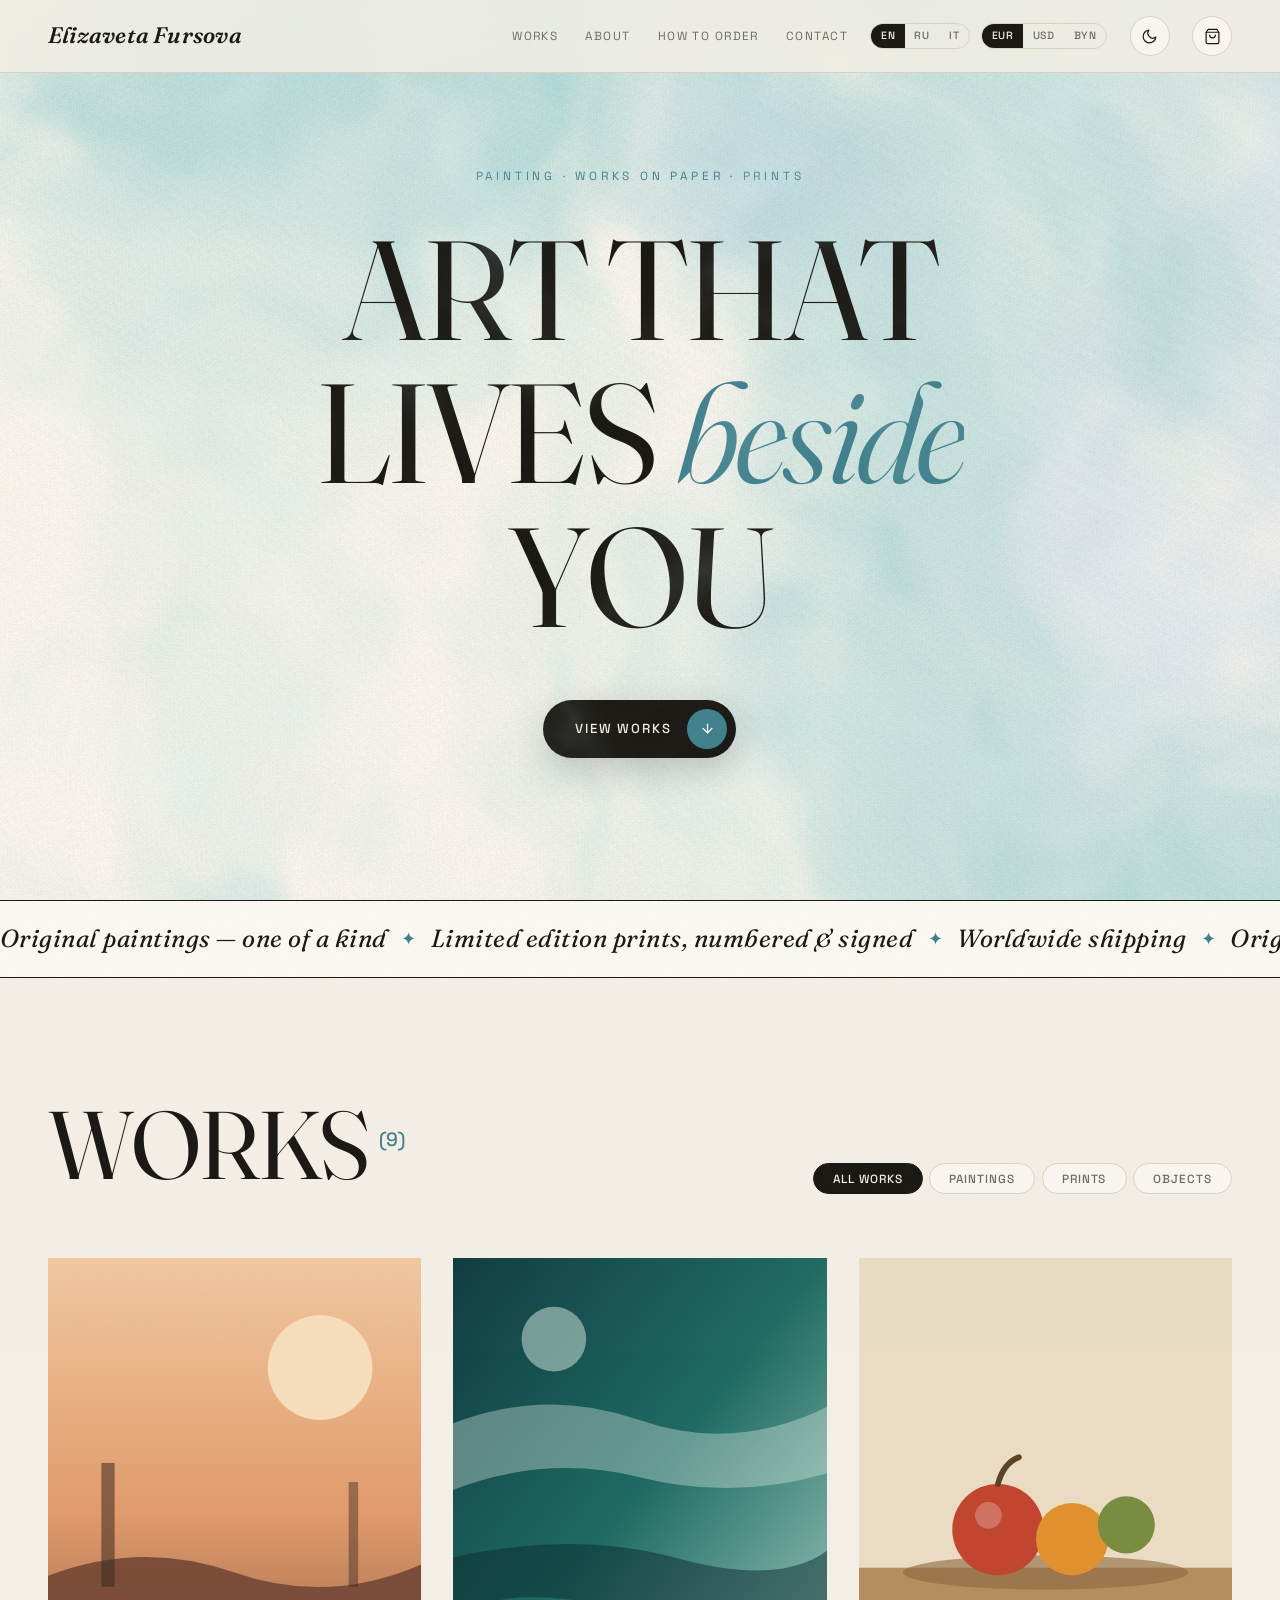
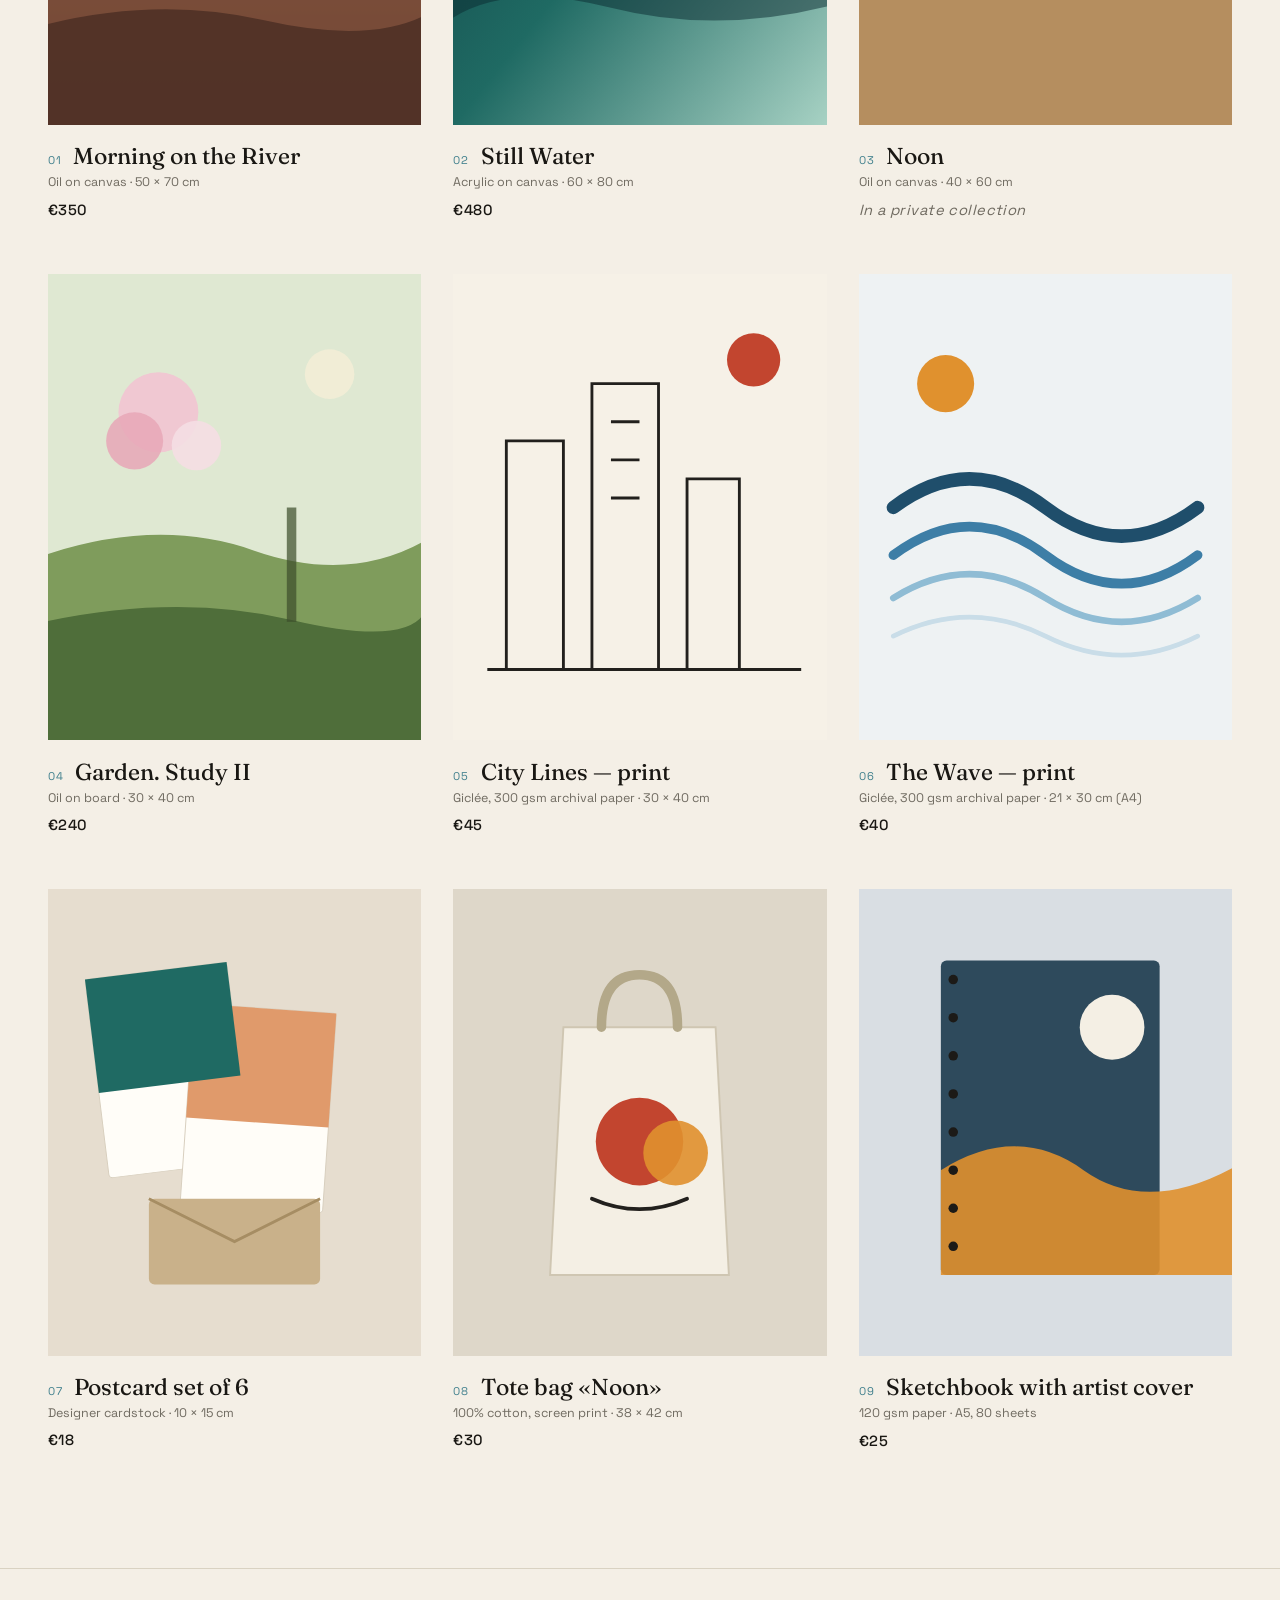
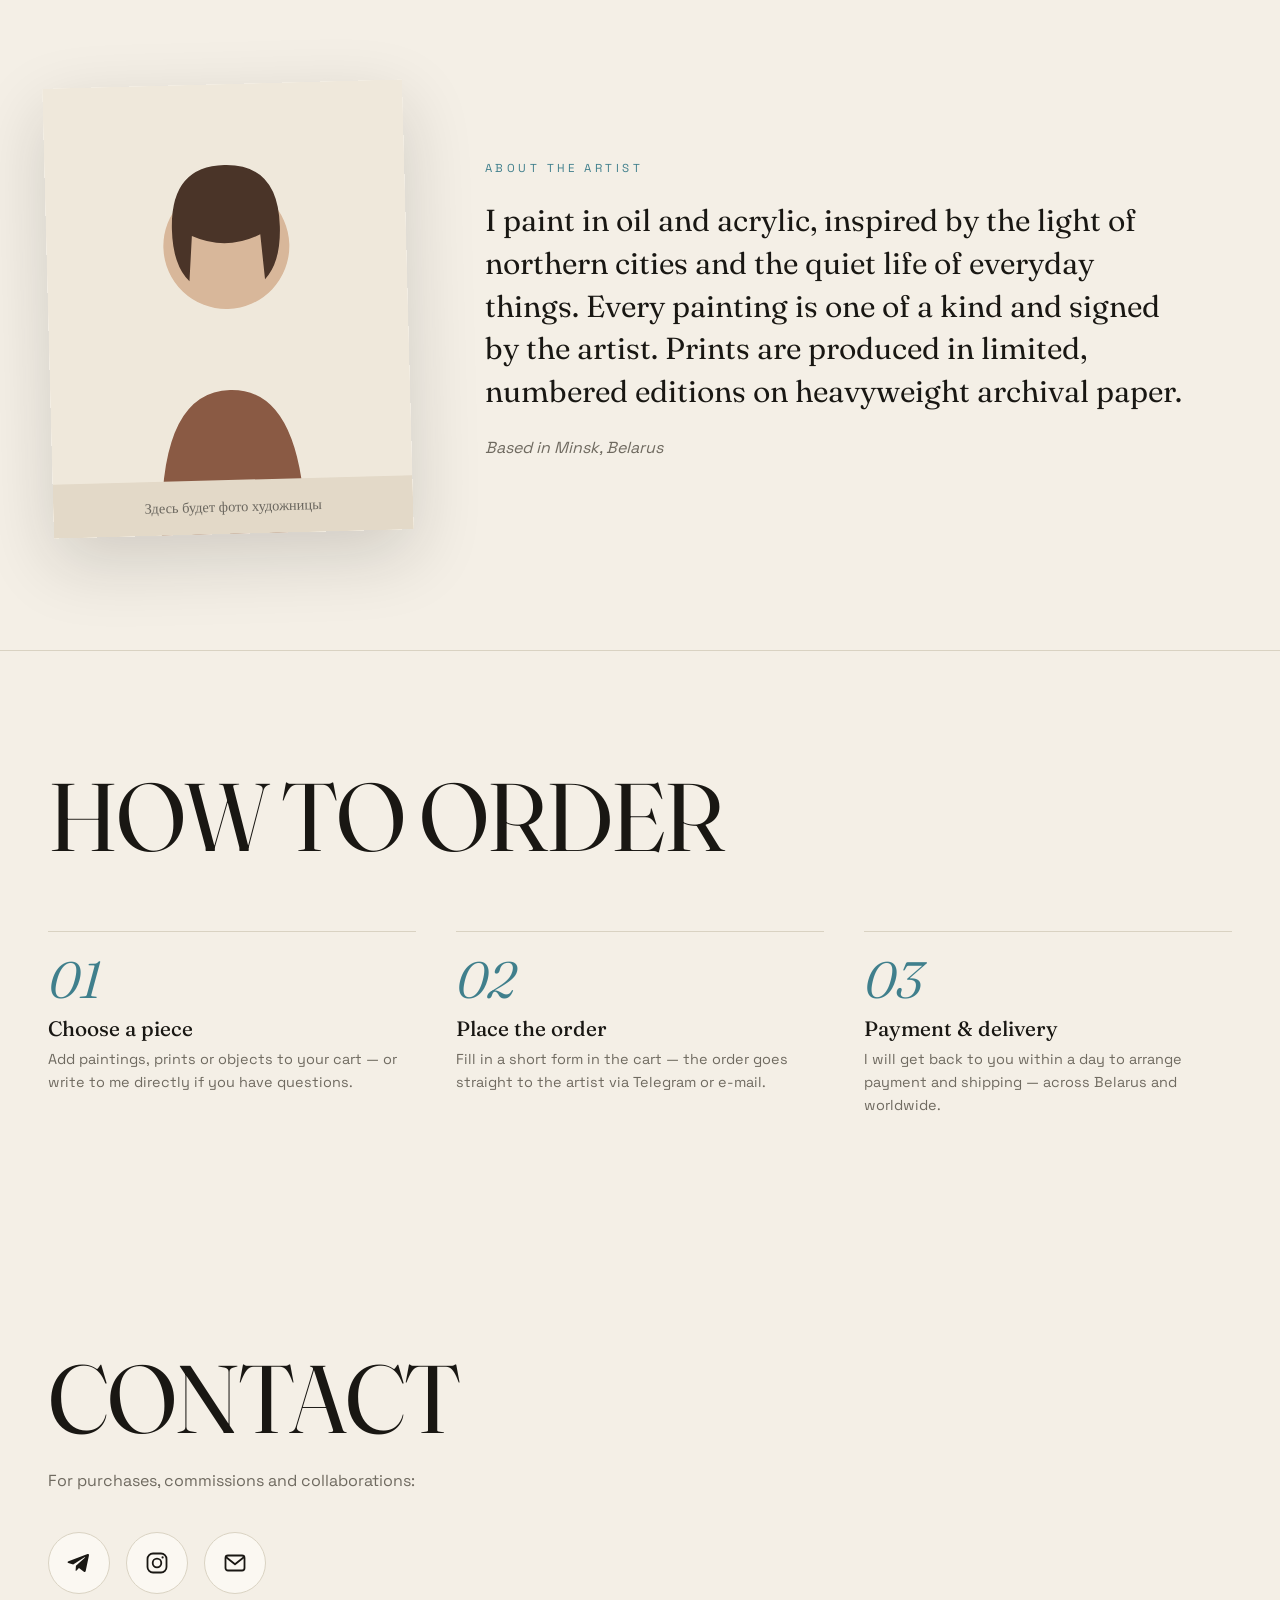
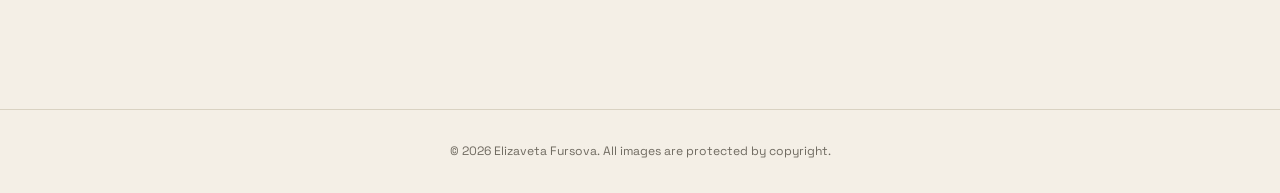
==== index.html @ 45fcebf1 "Artist shop site: Elizaveta Fursova (gradient background variant) Co-Authored-By: Claude Fable 5 <no" ====
<!DOCTYPE html>
<html lang="en">
<head>
  <meta charset="UTF-8">
  <meta name="viewport" content="width=device-width, initial-scale=1.0">
  <title>Elizaveta Fursova — paintings, prints & objects</title>
  <meta name="description" content="Elizaveta Fursova — original paintings, limited edition prints and artist-made objects. Worldwide shipping.">
  <meta name="theme-color" content="#f4efe6">
  <meta property="og:type" content="website">
  <meta property="og:title" content="Elizaveta Fursova — paintings, prints & objects">
  <meta property="og:description" content="Original paintings, limited edition prints and artist-made objects. Worldwide shipping.">
  <link rel="preconnect" href="https://fonts.googleapis.com">
  <link rel="preconnect" href="https://fonts.gstatic.com" crossorigin>
  <link href="https://fonts.googleapis.com/css2?family=Fraunces:ital,opsz,wght@0,9..144,300..700;1,9..144,300..700&family=Space+Grotesk:wght@400;500;600&display=swap" rel="stylesheet">
  <link rel="stylesheet" href="css/style.css">
  <link rel="icon" href="data:image/svg+xml,<svg xmlns=%22http://www.w3.org/2000/svg%22 viewBox=%220 0 100 100%22><text y=%22.9em%22 font-size=%2290%22>🖼</text></svg>">
</head>
<body>

  <!-- Живой neuro-noise фон всего сайта + зерно бумаги -->
  <canvas id="bgShader" aria-hidden="true"></canvas>
  <div class="grain" aria-hidden="true"></div>

  <!-- ШАПКА -->
  <header class="header" id="top">
    <a class="logo" href="#top" data-artist-name>Elizaveta Fursova</a>
    <nav class="nav" id="nav">
      <a href="#works" data-i18n="nav.works">Works</a>
      <a href="#about" data-i18n="nav.about">About</a>
      <a href="#how" data-i18n="nav.how">How to order</a>
      <a href="#contacts" data-i18n="nav.contacts">Contact</a>
      <div class="switchers switchers-mobile"></div>
    </nav>
    <div class="switchers switchers-desktop"></div>
    <button class="icon-btn" id="themeBtn" aria-label="Toggle theme">
      <svg class="icon-moon" width="17" height="17" viewBox="0 0 24 24" fill="none" stroke="currentColor" stroke-width="1.7" stroke-linecap="round" stroke-linejoin="round"><path d="M21 12.8A9 9 0 1 1 11.2 3a7 7 0 0 0 9.8 9.8Z"/></svg>
      <svg class="icon-sun" width="17" height="17" viewBox="0 0 24 24" fill="none" stroke="currentColor" stroke-width="1.7" stroke-linecap="round" stroke-linejoin="round"><circle cx="12" cy="12" r="4"/><path d="M12 2v2M12 20v2M4.9 4.9l1.4 1.4M17.7 17.7l1.4 1.4M2 12h2M20 12h2M4.9 19.1l1.4-1.4M17.7 6.3l1.4-1.4"/></svg>
    </button>
    <button class="icon-btn" id="cartBtn" aria-label="Cart">
      <svg width="17" height="17" viewBox="0 0 24 24" fill="none" stroke="currentColor" stroke-width="1.7" stroke-linecap="round" stroke-linejoin="round"><path d="M6 2 3 6v14a2 2 0 0 0 2 2h14a2 2 0 0 0 2-2V6l-3-4Z"/><path d="M3 6h18"/><path d="M16 10a4 4 0 0 1-8 0"/></svg>
      <span class="cart-count" id="cartCount" hidden>0</span>
    </button>
    <button class="burger" id="burger" aria-label="Menu">
      <span></span><span></span><span></span>
    </button>
  </header>

  <!-- ГЕРОЙ -->
  <section class="hero">
    <div class="hero-inner">
      <p class="hero-eyebrow" data-tagline>Painting · Works on paper · Prints</p>
      <h1 class="hero-title">
        <span class="line"><span class="line-in" data-i18n-html="hero.l1">Art that</span></span>
        <span class="line"><span class="line-in" data-i18n-html="hero.l2">lives <em>beside</em></span></span>
        <span class="line"><span class="line-in" data-i18n-html="hero.l3">you</span></span>
      </h1>
      <a class="hero-cta" href="#works"><span data-i18n="hero.cta">View works</span>
        <span class="cta-ic"><svg width="15" height="15" viewBox="0 0 24 24" fill="none" stroke="currentColor" stroke-width="2" stroke-linecap="round"><path d="M12 5v14M5 12l7 7 7-7"/></svg></span>
      </a>
    </div>
    <!-- водяные блики поверх текста -->
    <canvas id="waterFx" aria-hidden="true"></canvas>
    <div class="hero-scroll" aria-hidden="true"><i></i></div>
  </section>

  <!-- БЕГУЩАЯ СТРОКА -->
  <div class="marquee" aria-hidden="true">
    <div class="marquee-track" id="marqueeTrack"></div>
  </div>

  <!-- ГАЛЕРЕЯ / МАГАЗИН -->
  <section class="section" id="works">
    <div class="works-head reveal">
      <h2 class="giant"><span data-i18n="works.title">Works</span><sup id="worksCount"></sup></h2>
      <div class="filters" id="filters"></div>
    </div>
    <div class="grid" id="grid"></div>
  </section>

  <!-- О ХУДОЖНИЦЕ -->
  <section class="section section-about" id="about">
    <div class="about-inner">
      <div class="about-portrait reveal">
        <img src="images/portrait.svg" alt="Portrait of the artist" loading="lazy">
      </div>
      <div class="about-text reveal">
        <p class="about-kicker" data-i18n="about.title">About the artist</p>
        <p class="about-lead" data-about></p>
        <p class="about-city"><span data-i18n="about.based">Based in</span> <span data-city></span></p>
      </div>
    </div>
  </section>

  <!-- КАК ЗАКАЗАТЬ -->
  <section class="section" id="how">
    <h2 class="giant reveal" data-i18n="how.title">How to order</h2>
    <ol class="steps" id="stepsList"></ol>
  </section>

  <!-- КОНТАКТЫ -->
  <section class="section section-contacts" id="contacts">
    <h2 class="giant reveal" data-i18n="contacts.title">Contact</h2>
    <p class="contacts-lead reveal" data-i18n="contacts.lead">For purchases, commissions and collaborations:</p>
    <div class="contact-links reveal" id="contactLinks"></div>
  </section>

  <footer class="footer">
    <p>© <span id="year"></span> <span data-artist-name>Elizaveta Fursova</span>. <span data-i18n="footer">All images are protected by copyright.</span></p>
  </footer>

  <!-- МОДАЛЬНОЕ ОКНО ТОВАРА -->
  <div class="modal-overlay" id="productModal" hidden>
    <div class="modal" role="dialog" aria-modal="true">
      <button class="modal-close" data-close aria-label="Close">×</button>
      <div class="modal-img"><img id="mImg" src="" alt=""></div>
      <div class="modal-info">
        <p class="modal-cat" id="mCat"></p>
        <h3 id="mTitle"></h3>
        <p class="modal-meta" id="mMeta"></p>
        <p class="modal-unique" id="mUnique" hidden></p>
        <p class="modal-desc" id="mDesc"></p>
        <div class="modal-buy">
          <span class="modal-price" id="mPrice"></span>
          <button class="btn btn-primary" id="mAdd">Add to cart</button>
        </div>
      </div>
    </div>
  </div>

  <!-- КОРЗИНА -->
  <div class="drawer-overlay" id="cartDrawer" hidden>
    <aside class="drawer" role="dialog" aria-modal="true" aria-label="Cart">
      <div class="drawer-head">
        <h3 data-i18n="cart.title">Cart</h3>
        <button class="modal-close" data-close-cart aria-label="Close">×</button>
      </div>
      <div class="drawer-items" id="cartItems"></div>
      <div class="drawer-empty" id="cartEmpty" data-i18n="cart.empty">Your cart is empty</div>

      <form class="drawer-form" id="orderForm" hidden>
        <div class="drawer-total"><span data-i18n="cart.total">Total:</span> <strong id="cartTotal"></strong></div>
        <input type="text" id="fName" data-i18n-ph="cart.name" placeholder="Your name" required>
        <input type="text" id="fContact" data-i18n-ph="cart.contact" placeholder="Telegram, phone or e-mail" required>
        <textarea id="fComment" data-i18n-ph="cart.comment" placeholder="Order notes (optional)" rows="2"></textarea>
        <button type="submit" class="btn btn-primary btn-wide" data-i18n="cart.sendTg">Send order via Telegram</button>
        <button type="button" class="btn btn-ghost btn-wide" id="sendMail" data-i18n="cart.sendMail">Send by e-mail</button>
        <p class="drawer-hint" data-i18n="cart.hint">The button copies your order text and opens the chat.</p>
      </form>
    </aside>
  </div>

  <div class="toast" id="toast" hidden></div>

  <script src="js/products.js"></script>
  <script src="js/app.js"></script>
  <script src="js/shader.js"></script>
  <script src="js/water.js"></script>
</body>
</html>
---- css/style.css ----
/* ============================================================
   ТЕМЫ: светлая (по умолчанию) и тёмная [data-theme="dark"]
   ============================================================ */
:root {
  --bg: #f4efe6;
  --bg-soft: #eae4d7;
  --surface: #fbf8f2;
  --ink: #191713;
  --ink-soft: #6f6a60;
  --line: #d9d2c2;
  --accent: #3f7f8c;
  --accent-soft: #67a5b0;
  --shadow: 0 24px 70px rgba(25, 23, 19, .16);
  --grain-o: .06;
  --serif: "Fraunces", Georgia, serif;
  --sans: "Space Grotesk", -apple-system, "Segoe UI", sans-serif;
  --ease: cubic-bezier(.22, .8, .28, 1);
}

[data-theme="dark"] {
  --bg: #121110;
  --bg-soft: #1b1917;
  --surface: #1d1b18;
  --ink: #ece6da;
  --ink-soft: #97917f;
  --line: #2d2a25;
  --accent: #85c0cb;
  --accent-soft: #a6d6df;
  --shadow: 0 24px 70px rgba(0, 0, 0, .5);
  --grain-o: .09;
}

* { margin: 0; padding: 0; box-sizing: border-box; }

html { scroll-behavior: smooth; }

body {
  font-family: var(--sans);
  font-size: 16px;
  line-height: 1.6;
  color: var(--ink);
  background: var(--bg);
  -webkit-font-smoothing: antialiased;
  overflow-x: hidden;
  transition: background .5s ease, color .5s ease;
}

::selection { background: var(--accent); color: var(--bg); }

/* аккуратный фокус для клавиатуры, без рамок при кликах мышью */
:focus { outline: none; }
:focus-visible { outline: 2px solid var(--accent); outline-offset: 3px; border-radius: 4px; }

a, button { -webkit-tap-highlight-color: transparent; }

img { display: block; max-width: 100%; }

h1, h2, h3 { font-family: var(--serif); font-weight: 420; line-height: 1.05; }

a { color: inherit; }

/* Зерно бумаги */
.grain {
  position: fixed;
  inset: -50%;
  width: 200%;
  height: 200%;
  z-index: 999;
  pointer-events: none;
  opacity: var(--grain-o);
  background-image: url("data:image/svg+xml,%3Csvg xmlns='http://www.w3.org/2000/svg' width='140' height='140'%3E%3Cfilter id='n'%3E%3CfeTurbulence type='fractalNoise' baseFrequency='.9' numOctaves='2'/%3E%3C/filter%3E%3Crect width='140' height='140' filter='url(%23n)' opacity='.6'/%3E%3C/svg%3E");
  animation: grain 8s steps(10) infinite;
}
@keyframes grain {
  0%, 100% { transform: translate(0, 0); }
  20% { transform: translate(-3%, 2%); }
  40% { transform: translate(2%, -3%); }
  60% { transform: translate(-2%, -2%); }
  80% { transform: translate(3%, 3%); }
}

/* ============================================================
   ПОЯВЛЕНИЕ ПРИ СКРОЛЛЕ (только когда работает JS —
   без JS весь контент виден сразу)
   ============================================================ */
.js .reveal {
  opacity: 0;
  transform: translateY(38px);
  transition: opacity 1s var(--ease), transform 1s var(--ease);
  transition-delay: var(--d, 0s);
}
.js .reveal.in { opacity: 1; transform: none; }

.js .line-in {
  display: inline-block;
  transform: translateY(115%);
  animation: rise 1s var(--ease) forwards;
}
.line:nth-child(2) .line-in { animation-delay: .1s; }
.line:nth-child(3) .line-in { animation-delay: .2s; }
@keyframes rise { to { transform: none; } }

@media (prefers-reduced-motion: reduce) {
  .js .reveal, .js .line-in { opacity: 1; transform: none; animation: none; transition: none; }
  .marquee-track, .grain { animation: none !important; }
}

/* ============================================================
   КНОПКИ
   ============================================================ */
.btn {
  position: relative;
  display: inline-block;
  padding: .95rem 2.1rem;
  border: 1px solid transparent;
  border-radius: 3rem;
  font: 500 .8rem/1 var(--sans);
  letter-spacing: .12em;
  text-transform: uppercase;
  text-decoration: none;
  cursor: pointer;
  overflow: hidden;
  z-index: 1;
  transition: color .35s var(--ease), border-color .35s var(--ease);
}
.btn::after {
  content: "";
  position: absolute;
  inset: 0;
  background: var(--accent);
  transform: translateY(101%);
  transition: transform .4s var(--ease);
  z-index: -1;
}
.btn:hover::after { transform: translateY(0); }
.btn-primary { background: var(--ink); color: var(--bg); }
.btn-primary:hover { color: #fff; }
.btn-ghost { background: transparent; color: var(--ink); border-color: var(--line); }
.btn-ghost:hover { color: #fff; border-color: var(--accent); }
.btn-wide { width: 100%; text-align: center; }

/* ============================================================
   ШАПКА
   ============================================================ */
.header {
  position: fixed;
  top: 0; left: 0; right: 0;
  z-index: 50;
  display: flex;
  align-items: center;
  gap: 1.4rem;
  padding: 1rem clamp(1.2rem, 4vw, 3rem);
  background: var(--bg);
  background: color-mix(in srgb, var(--bg) 82%, transparent);
  backdrop-filter: blur(14px);
  border-bottom: 1px solid var(--line);
  transition: transform .45s var(--ease), background .5s ease;
}
.header.hidden { transform: translateY(-100%); }

.logo {
  font-family: var(--serif);
  font-size: 1.4rem;
  font-weight: 560;
  font-style: italic;
  letter-spacing: .01em;
  text-decoration: none;
  margin-right: auto;
  white-space: nowrap;
}

.nav { display: flex; gap: 1.7rem; }
.nav a {
  position: relative;
  font-size: .74rem;
  letter-spacing: .12em;
  text-transform: uppercase;
  text-decoration: none;
  color: var(--ink-soft);
  transition: color .25s;
}
.nav a::after {
  content: "";
  position: absolute;
  left: 0; right: 100%;
  bottom: -5px;
  height: 1px;
  background: var(--accent);
  transition: right .35s var(--ease);
}
.nav a:hover { color: var(--ink); }
.nav a:hover::after { right: 0; }

/* Переключатели языка и валюты */
.switchers { display: flex; align-items: center; gap: .7rem; }
.switch-group {
  display: flex;
  border: 1px solid var(--line);
  border-radius: 2rem;
  overflow: hidden;
}
.switch {
  padding: .4rem .6rem;
  border: none;
  background: transparent;
  font: 500 .66rem/1 var(--sans);
  letter-spacing: .06em;
  color: var(--ink-soft);
  cursor: pointer;
  transition: all .25s;
}
.switch:hover { color: var(--ink); }
.switch.active { background: var(--ink); color: var(--bg); }
.switchers-mobile { display: none; }

.icon-btn {
  position: relative;
  display: grid;
  place-items: center;
  width: 40px;
  height: 40px;
  border: 1px solid var(--line);
  border-radius: 50%;
  background: var(--surface);
  background: color-mix(in srgb, var(--surface) 82%, transparent);
  backdrop-filter: blur(8px);
  color: var(--ink);
  cursor: pointer;
  transition: border-color .25s, transform .25s var(--ease);
  flex-shrink: 0;
}
.icon-btn:hover { border-color: var(--accent); transform: scale(1.07); }

/* иконки темы: в светлой показываем луну, в тёмной — солнце */
.icon-sun { display: none; }
[data-theme="dark"] .icon-sun { display: block; }
[data-theme="dark"] .icon-moon { display: none; }

.cart-count {
  position: absolute;
  top: -4px;
  right: -4px;
  min-width: 18px;
  height: 18px;
  padding: 0 4px;
  border-radius: 9px;
  background: var(--accent);
  color: #fff;
  font-size: .66rem;
  font-weight: 600;
  line-height: 18px;
  text-align: center;
}

.burger { display: none; }

/* ============================================================
   ГЕРОЙ — живой шейдер-фон, чистая центрированная типографика
   ============================================================ */
.hero {
  position: relative;
  min-height: 100vh;
  min-height: 100svh;
  display: flex;
  flex-direction: column;
  align-items: center;
  justify-content: center;
  padding: 6.5rem clamp(1.2rem, 4vw, 3rem) 5rem;
  overflow: hidden;
}

/* фон-шейдер на весь сайт, под контентом */
#bgShader {
  position: fixed;
  inset: 0;
  width: 100%;
  height: 100%;
  z-index: -1;
  display: block;
}

.hero-inner {
  position: relative;
  z-index: 1;
  text-align: center;
}

/* водяные блики поверх текста хиро */
#waterFx {
  position: absolute;
  inset: 0;
  width: 100%;
  height: 100%;
  z-index: 2;
  pointer-events: none;
}

.hero-eyebrow {
  font-size: .74rem;
  letter-spacing: .32em;
  text-transform: uppercase;
  color: var(--accent);
  margin-bottom: 2.2rem;
}

.hero-title {
  font-size: clamp(3rem, 11vw, 9.5rem);
  font-weight: 380;
  letter-spacing: -.025em;
  line-height: .98;
  text-transform: uppercase;
  margin-bottom: 3rem;
}
.hero-title .line { display: block; overflow: hidden; padding-bottom: .04em; }
.line-in { display: inline-block; }
.hero-title em {
  font-style: italic;
  font-weight: 340;
  text-transform: lowercase;
  color: var(--accent);
}

.hero-cta {
  display: inline-flex;
  align-items: center;
  gap: 1rem;
  font: 500 .82rem/1 var(--sans);
  letter-spacing: .14em;
  text-transform: uppercase;
  text-decoration: none;
  padding: .55rem .55rem .55rem 2rem;
  border-radius: 3rem;
  background: var(--ink);
  color: var(--bg);
  box-shadow: 0 12px 36px rgba(25, 40, 44, .22);
  transition: background .35s var(--ease), box-shadow .35s var(--ease);
  will-change: transform; /* transform двигает магнитный JS */
}
.hero-cta .cta-ic {
  display: grid;
  place-items: center;
  width: 40px;
  height: 40px;
  border-radius: 50%;
  background: var(--accent);
  color: #fff;
  transition: transform .35s var(--ease), background .35s var(--ease);
}
.hero-cta:hover {
  background: var(--accent);
  box-shadow: 0 18px 46px rgba(25, 40, 44, .3);
}
.hero-cta:hover .cta-ic {
  background: var(--ink);
  transform: translateY(3px);
}

.hero-scroll {
  position: absolute;
  bottom: 1.8rem;
  left: 50%;
  transform: translateX(-50%);
  z-index: 1;
}
.hero-scroll i {
  width: 1px;
  height: 42px;
  background: var(--ink-soft);
  animation: scrollLine 2s var(--ease) infinite;
  transform-origin: top;
}
@keyframes scrollLine {
  0% { transform: scaleY(0); transform-origin: top; }
  45% { transform: scaleY(1); transform-origin: top; }
  55% { transform: scaleY(1); transform-origin: bottom; }
  100% { transform: scaleY(0); transform-origin: bottom; }
}

/* ============================================================
   БЕГУЩАЯ СТРОКА
   ============================================================ */
.marquee {
  position: relative;
  border-top: 1px solid var(--ink);
  border-bottom: 1px solid var(--ink);
  padding: 1.15rem 0;
  overflow: hidden;
  background: var(--surface);
}
.marquee-track {
  display: flex;
  width: max-content;
  animation: marquee 46s linear infinite;
}
.marquee-track span {
  font-family: var(--serif);
  font-size: 1.55rem;
  font-style: italic;
  font-weight: 400;
  letter-spacing: .02em;
  color: var(--ink);
  white-space: nowrap;
  padding-right: .5rem;
}
.marquee-track .msep {
  font-style: normal;
  color: var(--accent);
  padding: 0 .55rem;
  font-size: 1.1rem;
  vertical-align: .15em;
}
@keyframes marquee { to { transform: translateX(-50%); } }

/* ============================================================
   СЕКЦИИ И ГИГАНТСКИЕ ЗАГОЛОВКИ
   ============================================================ */
.section {
  max-width: 1280px;
  margin: 0 auto;
  padding: clamp(4rem, 9vw, 7.5rem) clamp(1.2rem, 4vw, 3rem);
}

.giant {
  font-size: clamp(2.6rem, 7.5vw, 6rem);
  font-weight: 380;
  letter-spacing: -.02em;
  text-transform: uppercase;
}
.giant sup {
  font-family: var(--sans);
  font-size: clamp(.9rem, 1.6vw, 1.2rem);
  font-weight: 500;
  color: var(--accent);
  margin-left: .6rem;
  letter-spacing: 0;
}

.works-head {
  display: flex;
  flex-wrap: wrap;
  align-items: flex-end;
  justify-content: space-between;
  gap: 1.2rem 2rem;
  margin-bottom: clamp(2.5rem, 5vw, 4.5rem);
}

/* Фильтры */
.filters { display: flex; flex-wrap: wrap; gap: .4rem; }
.filter {
  padding: .55rem 1.2rem;
  border: 1px solid var(--line);
  border-radius: 2rem;
  /* полупрозрачная «пилюля», чтобы не сливаться с живым фоном;
     var(--surface) сам меняется в тёмной теме */
  background: var(--surface);
  background: color-mix(in srgb, var(--surface) 82%, transparent);
  backdrop-filter: blur(8px);
  font: 500 .74rem/1 var(--sans);
  letter-spacing: .08em;
  text-transform: uppercase;
  color: var(--ink-soft);
  cursor: pointer;
  transition: all .25s var(--ease);
}
.filter:hover { border-color: var(--ink); color: var(--ink); }
.filter.active { background: var(--ink); border-color: var(--ink); color: var(--bg); }

/* ============================================================
   СЕТКА РАБОТ — ровная, все работы одного размера
   ============================================================ */
.grid {
  display: grid;
  grid-template-columns: repeat(3, 1fr);
  gap: clamp(2.2rem, 4vw, 3.2rem) clamp(1.2rem, 2.5vw, 2rem);
}

.card { cursor: pointer; }

.card-img {
  position: relative;
  aspect-ratio: 4 / 5;
  overflow: hidden;
  background: var(--bg-soft);
  margin-bottom: 1.2rem;
  transition: transform .5s var(--ease), box-shadow .5s var(--ease);
}
/* при наведении работа выходит вперёд, позади появляется тень */
.card:hover .card-img {
  transform: translateY(-9px);
  box-shadow: 0 30px 50px rgba(20, 30, 33, .3);
}
.card-img img {
  width: 100%;
  height: 100%;
  object-fit: cover;
  transform: scale(1.02);
  transition: transform .9s var(--ease);
}
.card:hover .card-img img { transform: scale(1.07); }

.card-badge {
  position: absolute;
  top: .8rem;
  left: .8rem;
  padding: .34rem .75rem;
  border-radius: 2rem;
  background: var(--ink);
  color: var(--bg);
  font-size: .62rem;
  letter-spacing: .16em;
  text-transform: uppercase;
}
.card-badge.unique { background: var(--accent); color: #fff; }

.card-row {
  display: flex;
  align-items: baseline;
  gap: .7rem;
}
.card-num {
  font-size: .7rem;
  color: var(--accent);
  letter-spacing: .1em;
}
.card-title {
  font-family: var(--serif);
  font-size: clamp(1.25rem, 1.8vw, 1.55rem);
  font-weight: 440;
  transition: color .25s;
}
.card:hover .card-title { color: var(--accent); }
.card-meta { font-size: .78rem; color: var(--ink-soft); margin: .2rem 0 .35rem; }
.card-price { font-size: .92rem; font-weight: 500; letter-spacing: .03em; }
.card-price.sold { color: var(--ink-soft); font-weight: 400; font-style: italic; }

/* ============================================================
   ВАРИАНТ «МАГНИТНАЯ КАРУСЕЛЬ» — активен только при
   <body class="carousel-mode"> (третья версия сайта)
   ============================================================ */
.carousel-mode .grid {
  display: flex;
  gap: clamp(1.4rem, 2.5vw, 2.2rem);
  overflow-x: auto;
  scroll-snap-type: x mandatory;
  padding: .5rem .5rem 1.8rem;
  cursor: grab;
  scrollbar-width: none;
  -webkit-overflow-scrolling: touch;
  user-select: none;
}
/* браузер не должен «выхватывать» картинку при перетаскивании ленты */
.carousel-mode .card-img img { -webkit-user-drag: none; user-drag: none; }
.carousel-mode .grid::-webkit-scrollbar { display: none; }
.carousel-mode .grid.dragging { cursor: grabbing; scroll-snap-type: none; }
.carousel-mode .grid.dragging .card { pointer-events: none; }
.carousel-mode .card {
  flex: 0 0 min(400px, 80vw);
  scroll-snap-align: center;
}
.carousel-mode .card-img { will-change: transform; }
.car-nav { display: flex; gap: .6rem; }

/* ============================================================
   О ХУДОЖНИЦЕ
   ============================================================ */
.section-about { border-top: 1px solid var(--line); border-bottom: 1px solid var(--line); }
.about-inner {
  display: grid;
  grid-template-columns: minmax(220px, 360px) 1fr;
  gap: clamp(2rem, 6vw, 5rem);
  align-items: center;
}
.about-portrait { overflow: hidden; box-shadow: var(--shadow); rotate: -1.5deg; }
.about-portrait img {
  width: 100%;
  aspect-ratio: 4/5;
  object-fit: cover;
  transition: transform .9s var(--ease);
}
.about-portrait:hover img { transform: scale(1.05); }

.about-kicker {
  font-size: .72rem;
  letter-spacing: .3em;
  text-transform: uppercase;
  color: var(--accent);
  margin-bottom: 1.4rem;
}
.about-lead {
  font-family: var(--serif);
  font-size: clamp(1.3rem, 2.4vw, 1.9rem);
  font-weight: 380;
  line-height: 1.4;
  max-width: 44rem;
}
.about-city { margin-top: 1.4rem; font-style: italic; color: var(--ink-soft); }

/* ============================================================
   КАК ЗАКАЗАТЬ
   ============================================================ */
#how .giant { margin-bottom: clamp(2.5rem, 5vw, 4rem); }
.steps {
  list-style: none;
  display: grid;
  grid-template-columns: repeat(auto-fit, minmax(240px, 1fr));
  gap: 2.5rem;
}
.steps li { border-top: 1px solid var(--line); padding-top: 1.4rem; }
.steps li span {
  font-family: var(--serif);
  font-style: italic;
  font-size: clamp(2.2rem, 4vw, 3.4rem);
  font-weight: 340;
  color: var(--accent);
  line-height: 1;
}
.steps h3 { font-size: 1.3rem; font-weight: 460; margin: .8rem 0 .5rem; }
.steps p { font-size: .9rem; color: var(--ink-soft); }

/* ============================================================
   КОНТАКТЫ И ПОДВАЛ
   ============================================================ */
.section-contacts { text-align: left; }
.contacts-lead { color: var(--ink-soft); margin: 1.2rem 0 2.4rem; max-width: 30rem; }
.contact-links { display: flex; gap: 1rem; }
.contact-links .soc {
  display: grid;
  place-items: center;
  width: 62px;
  height: 62px;
  border: 1px solid var(--line);
  border-radius: 50%;
  color: var(--ink);
  background: var(--surface);
  transition: all .3s var(--ease);
}
.contact-links .soc:hover {
  background: var(--accent);
  border-color: var(--accent);
  color: #fff;
  transform: translateY(-4px);
  box-shadow: 0 12px 28px rgba(20, 30, 33, .2);
}

.footer {
  border-top: 1px solid var(--line);
  padding: 2rem 1.5rem;
  text-align: center;
  font-size: .76rem;
  color: var(--ink-soft);
}

/* ============================================================
   МОДАЛЬНОЕ ОКНО ТОВАРА
   ============================================================ */
.modal-overlay {
  position: fixed;
  inset: 0;
  z-index: 100;
  display: grid;
  place-items: center;
  padding: 1.2rem;
  background: rgba(10, 9, 8, .6);
  backdrop-filter: blur(6px);
  animation: fadeIn .3s ease;
}
@keyframes fadeIn { from { opacity: 0; } }

.modal {
  position: relative;
  display: grid;
  grid-template-columns: 1.1fr 1fr;
  width: min(940px, 100%);
  max-height: 90vh;
  background: var(--surface);
  box-shadow: var(--shadow);
  overflow: hidden;
  animation: modalIn .5s var(--ease);
}
@keyframes modalIn { from { opacity: 0; transform: translateY(30px) scale(.98); } }

.modal-img { background: var(--bg-soft); }
.modal-img img { width: 100%; height: 100%; object-fit: cover; }
.modal-info {
  padding: clamp(1.5rem, 4vw, 2.8rem);
  overflow-y: auto;
  display: flex;
  flex-direction: column;
}
.modal-cat {
  font-size: .7rem;
  letter-spacing: .24em;
  text-transform: uppercase;
  color: var(--accent);
  margin-bottom: .7rem;
}
.modal-info h3 { font-size: clamp(1.7rem, 3vw, 2.3rem); font-weight: 420; margin-bottom: .6rem; }
.modal-meta { font-size: .84rem; color: var(--ink-soft); margin-bottom: 1rem; }
.modal-unique {
  font-size: .78rem;
  font-style: italic;
  color: var(--accent-soft);
  border-left: 2px solid var(--accent);
  padding-left: .7rem;
  margin-bottom: 1rem;
}
.modal-desc { font-size: .93rem; color: var(--ink-soft); margin-bottom: 2rem; }
.modal-buy {
  margin-top: auto;
  display: flex;
  align-items: center;
  justify-content: space-between;
  gap: 1rem;
  flex-wrap: wrap;
}
.modal-price { font-family: var(--serif); font-size: 1.8rem; font-weight: 500; }

.modal-close {
  position: absolute;
  top: .7rem;
  right: .9rem;
  z-index: 2;
  width: 38px;
  height: 38px;
  border: 1px solid var(--line);
  border-radius: 50%;
  background: var(--surface);
  font-size: 1.35rem;
  line-height: 1;
  color: var(--ink);
  cursor: pointer;
  transition: transform .3s var(--ease), color .3s;
}
.modal-close:hover { transform: rotate(90deg); color: var(--accent); }

/* ============================================================
   КОРЗИНА
   ============================================================ */
.drawer-overlay {
  position: fixed;
  inset: 0;
  z-index: 100;
  background: rgba(10, 9, 8, .6);
  backdrop-filter: blur(6px);
  animation: fadeIn .3s ease;
}
.drawer {
  position: absolute;
  top: 0;
  right: 0;
  width: min(430px, 100%);
  height: 100%;
  background: var(--surface);
  display: flex;
  flex-direction: column;
  padding: 1.5rem;
  overflow-y: auto;
  animation: slideIn .45s var(--ease);
}
@keyframes slideIn { from { transform: translateX(70px); opacity: 0; } }

.drawer-head {
  display: flex;
  align-items: center;
  justify-content: space-between;
  margin-bottom: 1.2rem;
}
.drawer-head h3 { font-size: 1.7rem; font-weight: 420; }
.drawer-head .modal-close { position: static; }

.drawer-items { display: flex; flex-direction: column; gap: 1rem; }
.cart-item {
  display: grid;
  grid-template-columns: 64px 1fr auto;
  gap: .9rem;
  align-items: center;
  padding-bottom: 1rem;
  border-bottom: 1px solid var(--line);
}
.cart-item img { width: 64px; height: 80px; object-fit: cover; background: var(--bg-soft); }
.cart-item-title { font-family: var(--serif); font-size: 1.08rem; font-weight: 440; line-height: 1.25; }
.cart-item-price { font-size: .84rem; color: var(--ink-soft); margin-top: .2rem; }
.cart-item-qty { display: flex; align-items: center; gap: .5rem; margin-top: .4rem; }
.cart-item-qty button {
  width: 24px; height: 24px;
  border: 1px solid var(--line);
  background: transparent;
  color: var(--ink);
  border-radius: 50%;
  cursor: pointer;
  font-size: .9rem;
  line-height: 1;
  transition: all .2s;
}
.cart-item-qty button:hover { border-color: var(--accent); color: var(--accent); }
.cart-item-unique {
  display: inline-block;
  margin-top: .4rem;
  font-size: .68rem;
  font-style: italic;
  letter-spacing: .05em;
  color: var(--accent-soft);
}
.cart-item-remove {
  border: none;
  background: none;
  color: var(--ink-soft);
  font-size: 1.1rem;
  cursor: pointer;
  align-self: start;
  transition: color .2s;
}
.cart-item-remove:hover { color: var(--accent); }

.drawer-empty { padding: 3rem 0; text-align: center; color: var(--ink-soft); }

.drawer-form { margin-top: 1.4rem; display: flex; flex-direction: column; gap: .7rem; }
.drawer-total { font-size: 1.05rem; margin-bottom: .4rem; }
.drawer-total strong { font-family: var(--serif); font-size: 1.3rem; }
.drawer-form input, .drawer-form textarea {
  padding: .85rem 1.1rem;
  border: 1px solid var(--line);
  border-radius: 2px;
  background: var(--bg);
  font: 400 .9rem var(--sans);
  color: var(--ink);
  resize: vertical;
  transition: border-color .25s;
}
.drawer-form input::placeholder, .drawer-form textarea::placeholder { color: var(--ink-soft); }
.drawer-form input:focus, .drawer-form textarea:focus { outline: none; border-color: var(--accent); }
.drawer-hint { font-size: .74rem; color: var(--ink-soft); text-align: center; }

/* ============================================================
   ТОСТ
   ============================================================ */
.toast {
  position: fixed;
  bottom: 1.6rem;
  left: 50%;
  transform: translateX(-50%);
  z-index: 200;
  padding: .85rem 1.7rem;
  border-radius: 3rem;
  background: var(--ink);
  color: var(--bg);
  font-size: .84rem;
  box-shadow: var(--shadow);
  animation: toastIn .3s var(--ease);
}
@keyframes toastIn { from { opacity: 0; transform: translate(-50%, 12px); } }

[hidden] { display: none !important; }

/* ============================================================
   АДАПТИВ
   ============================================================ */
@media (max-width: 1020px) {
  .switchers-desktop { display: none; }
  .switchers-mobile { display: flex; padding: 1rem 1.5rem; }

  .nav {
    position: absolute;
    top: 100%;
    left: 0;
    right: 0;
    flex-direction: column;
    gap: 0;
    background: var(--bg);
    border-bottom: 1px solid var(--line);
    display: none;
  }
  .nav.open { display: flex; }
  .nav a { padding: 1rem 1.5rem; border-top: 1px solid var(--line); }
  .nav a::after { display: none; }

  .burger {
    display: flex;
    flex-direction: column;
    justify-content: center;
    gap: 5px;
    width: 40px;
    height: 40px;
    border: 1px solid var(--line);
    border-radius: 50%;
    background: transparent;
    cursor: pointer;
    align-items: center;
    flex-shrink: 0;
  }
  .burger span { width: 15px; height: 1.5px; background: var(--ink); }
}

@media (max-width: 860px) {
  .grid { grid-template-columns: 1fr 1fr; gap: 2rem 1.2rem; }

  .modal { grid-template-columns: 1fr; overflow-y: auto; }
  .modal-img { max-height: 42vh; }
  .about-inner { grid-template-columns: 1fr; }
  .about-portrait { max-width: 280px; }
}

@media (max-width: 520px) {
  .grid { grid-template-columns: 1fr; }
}
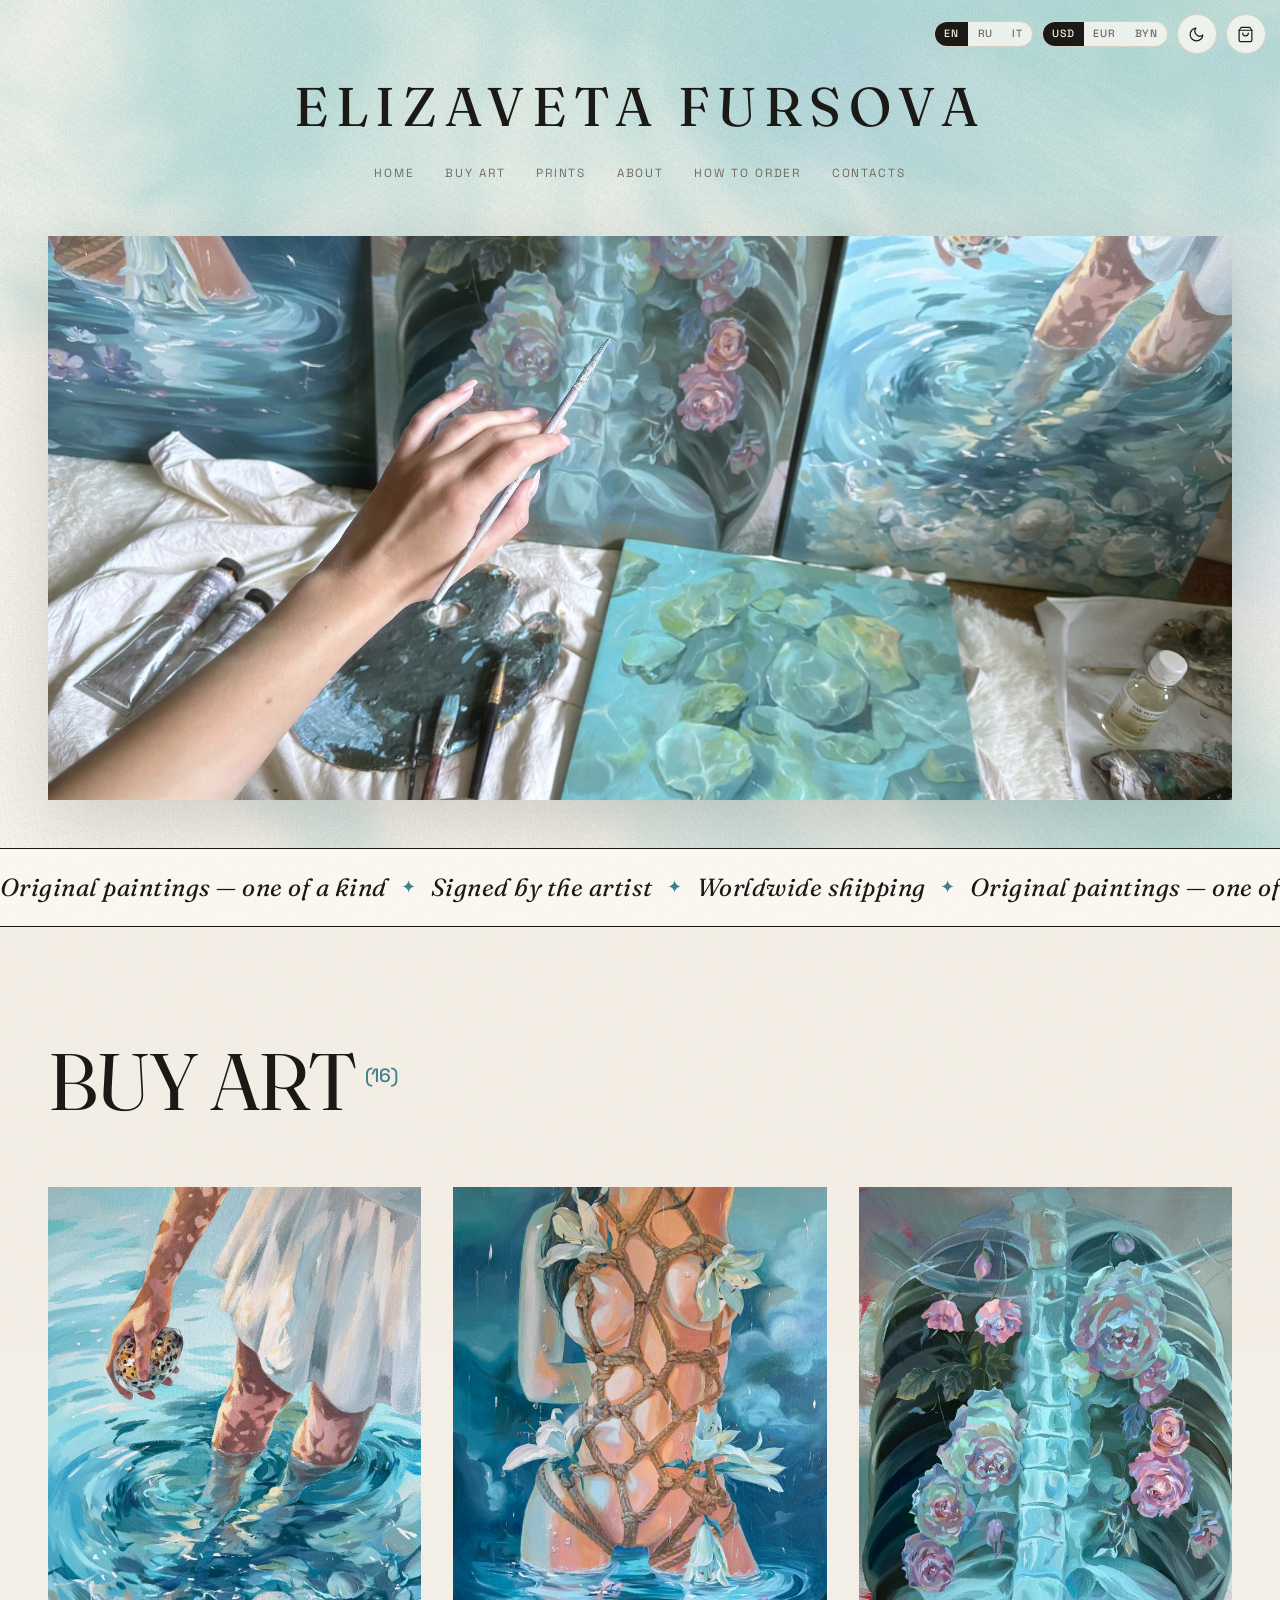
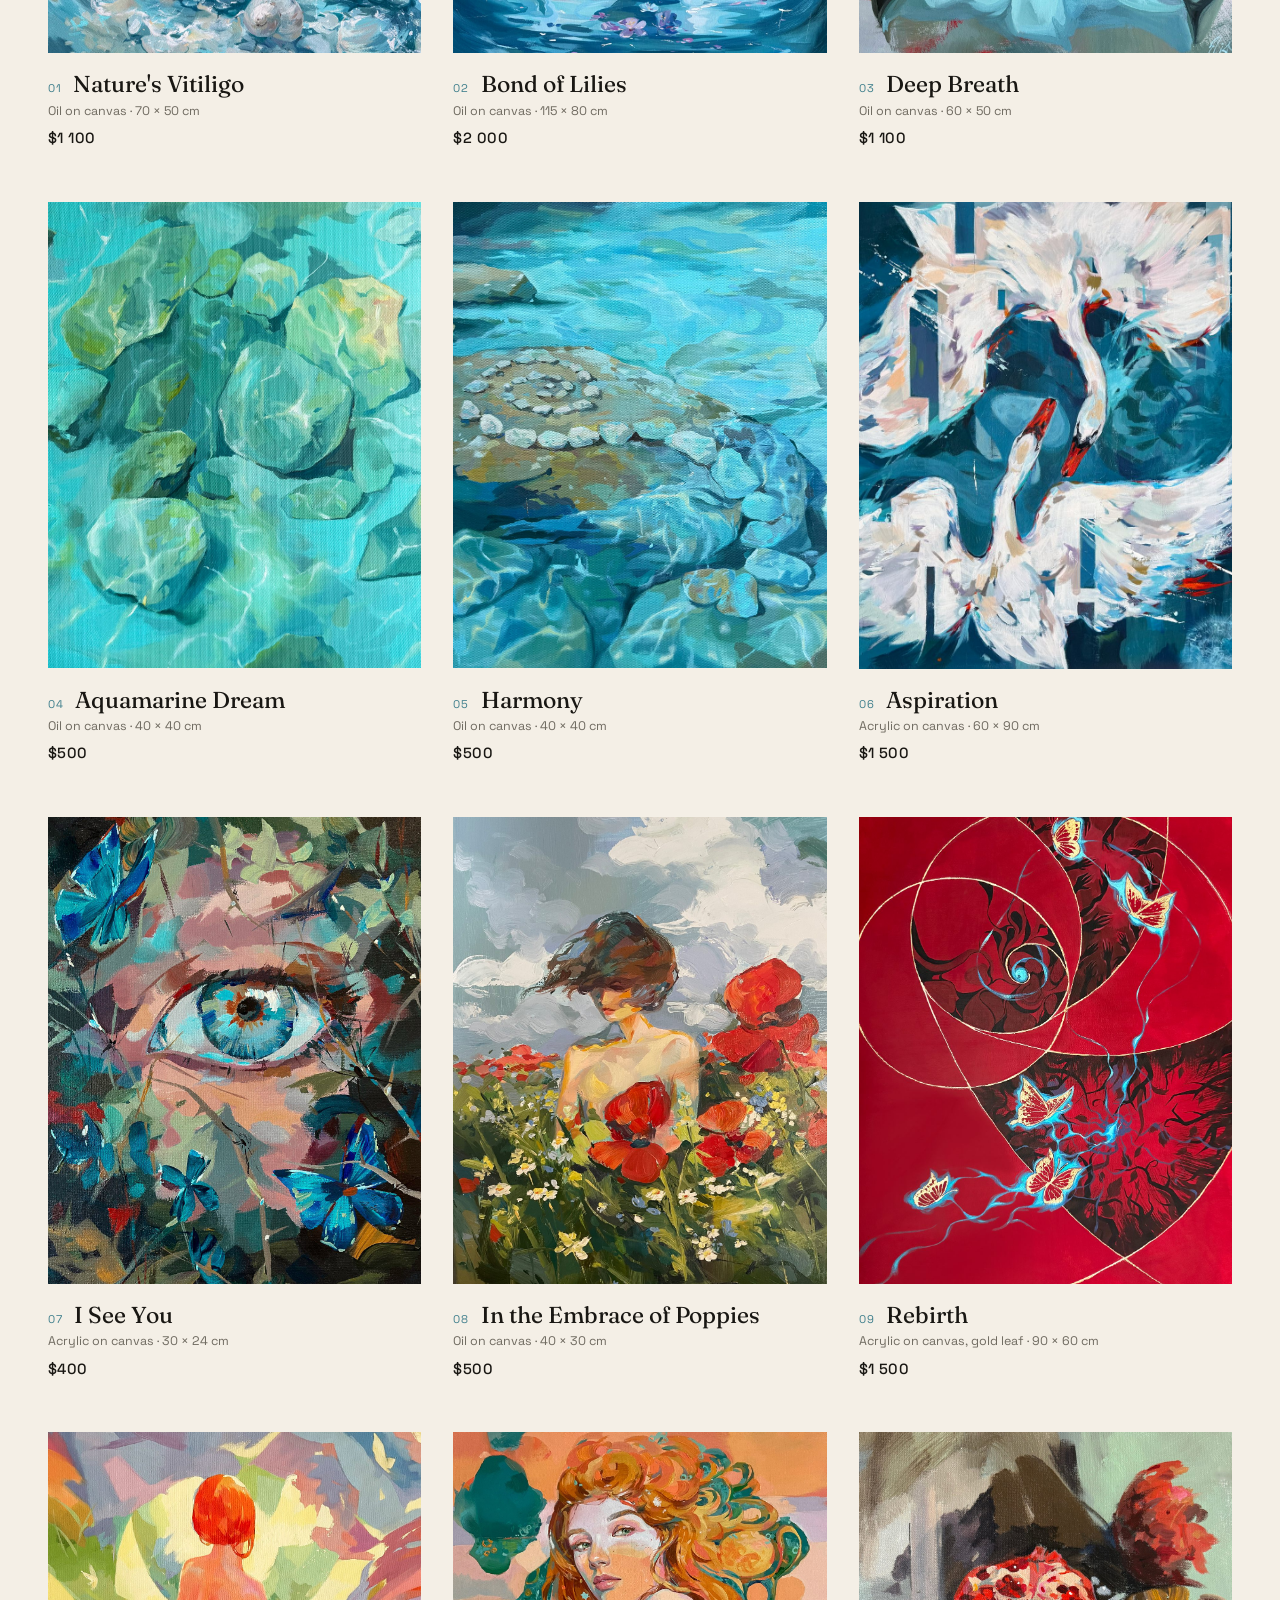
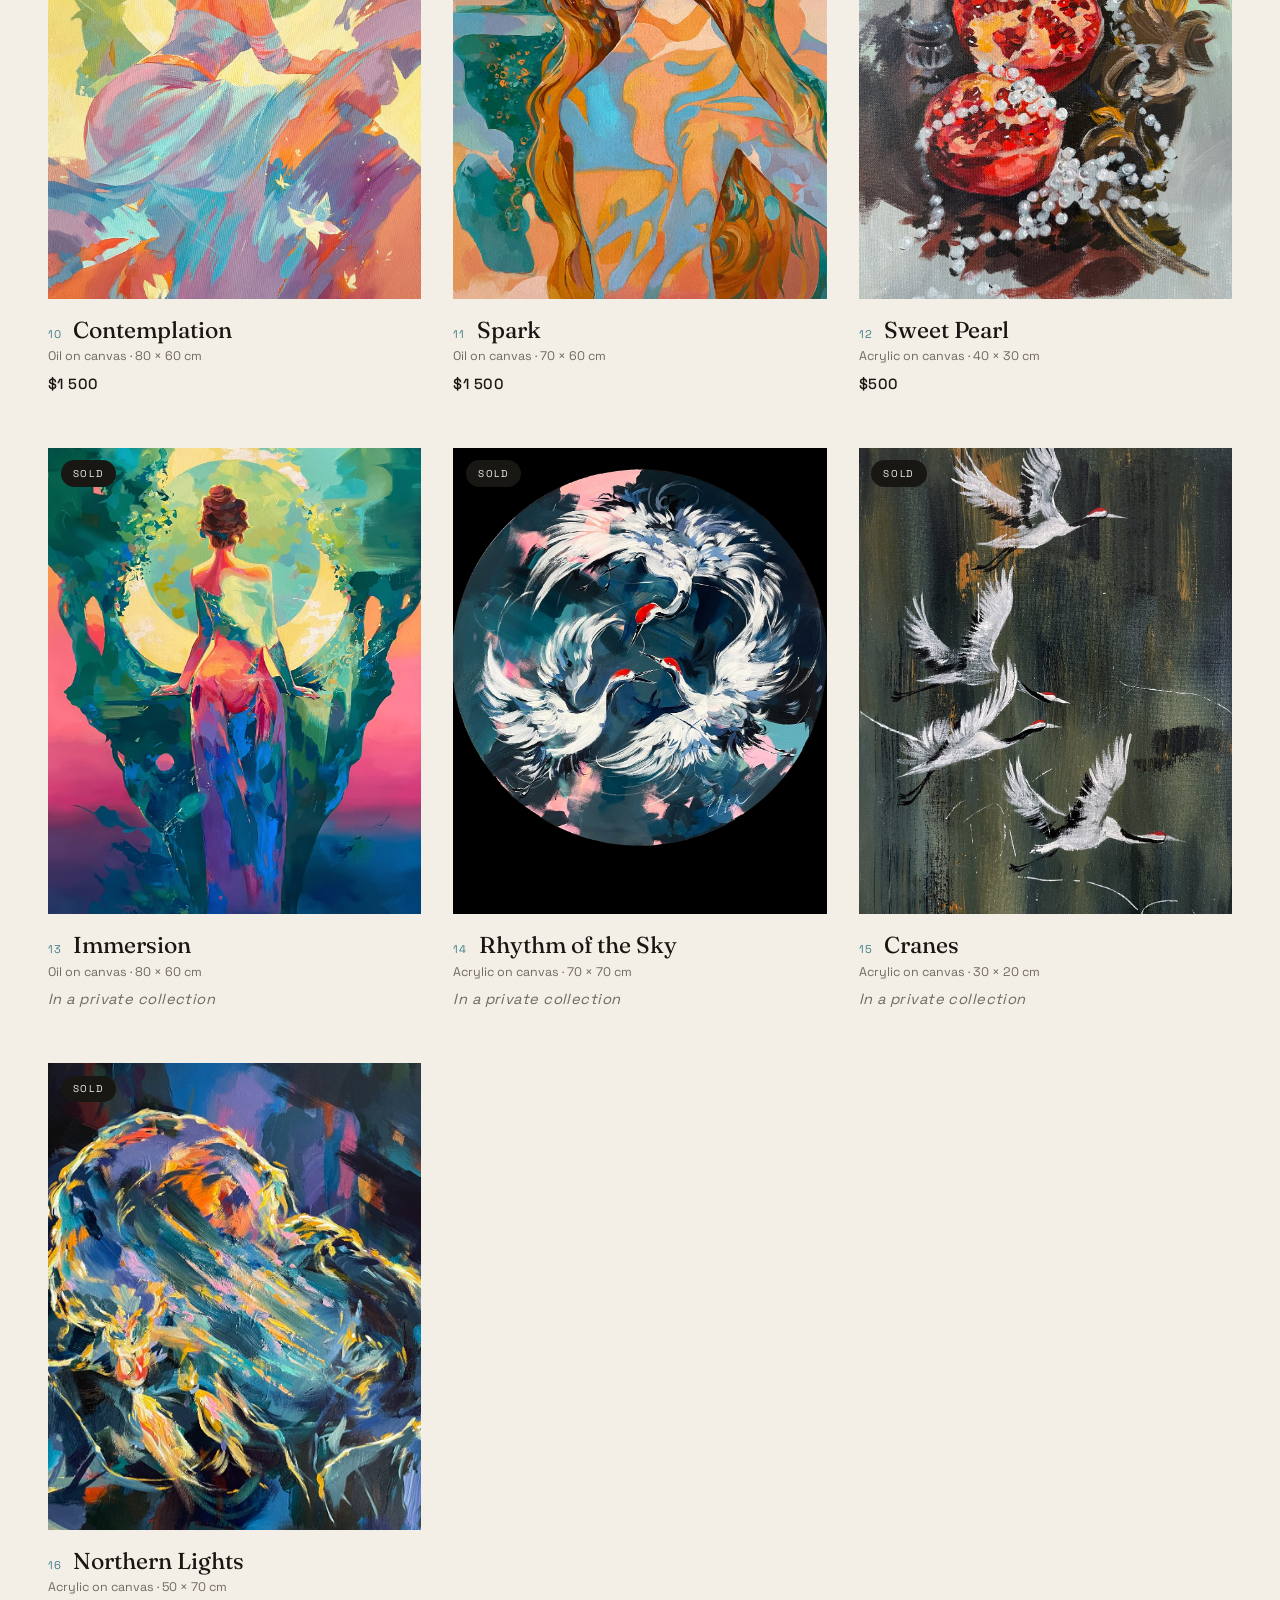
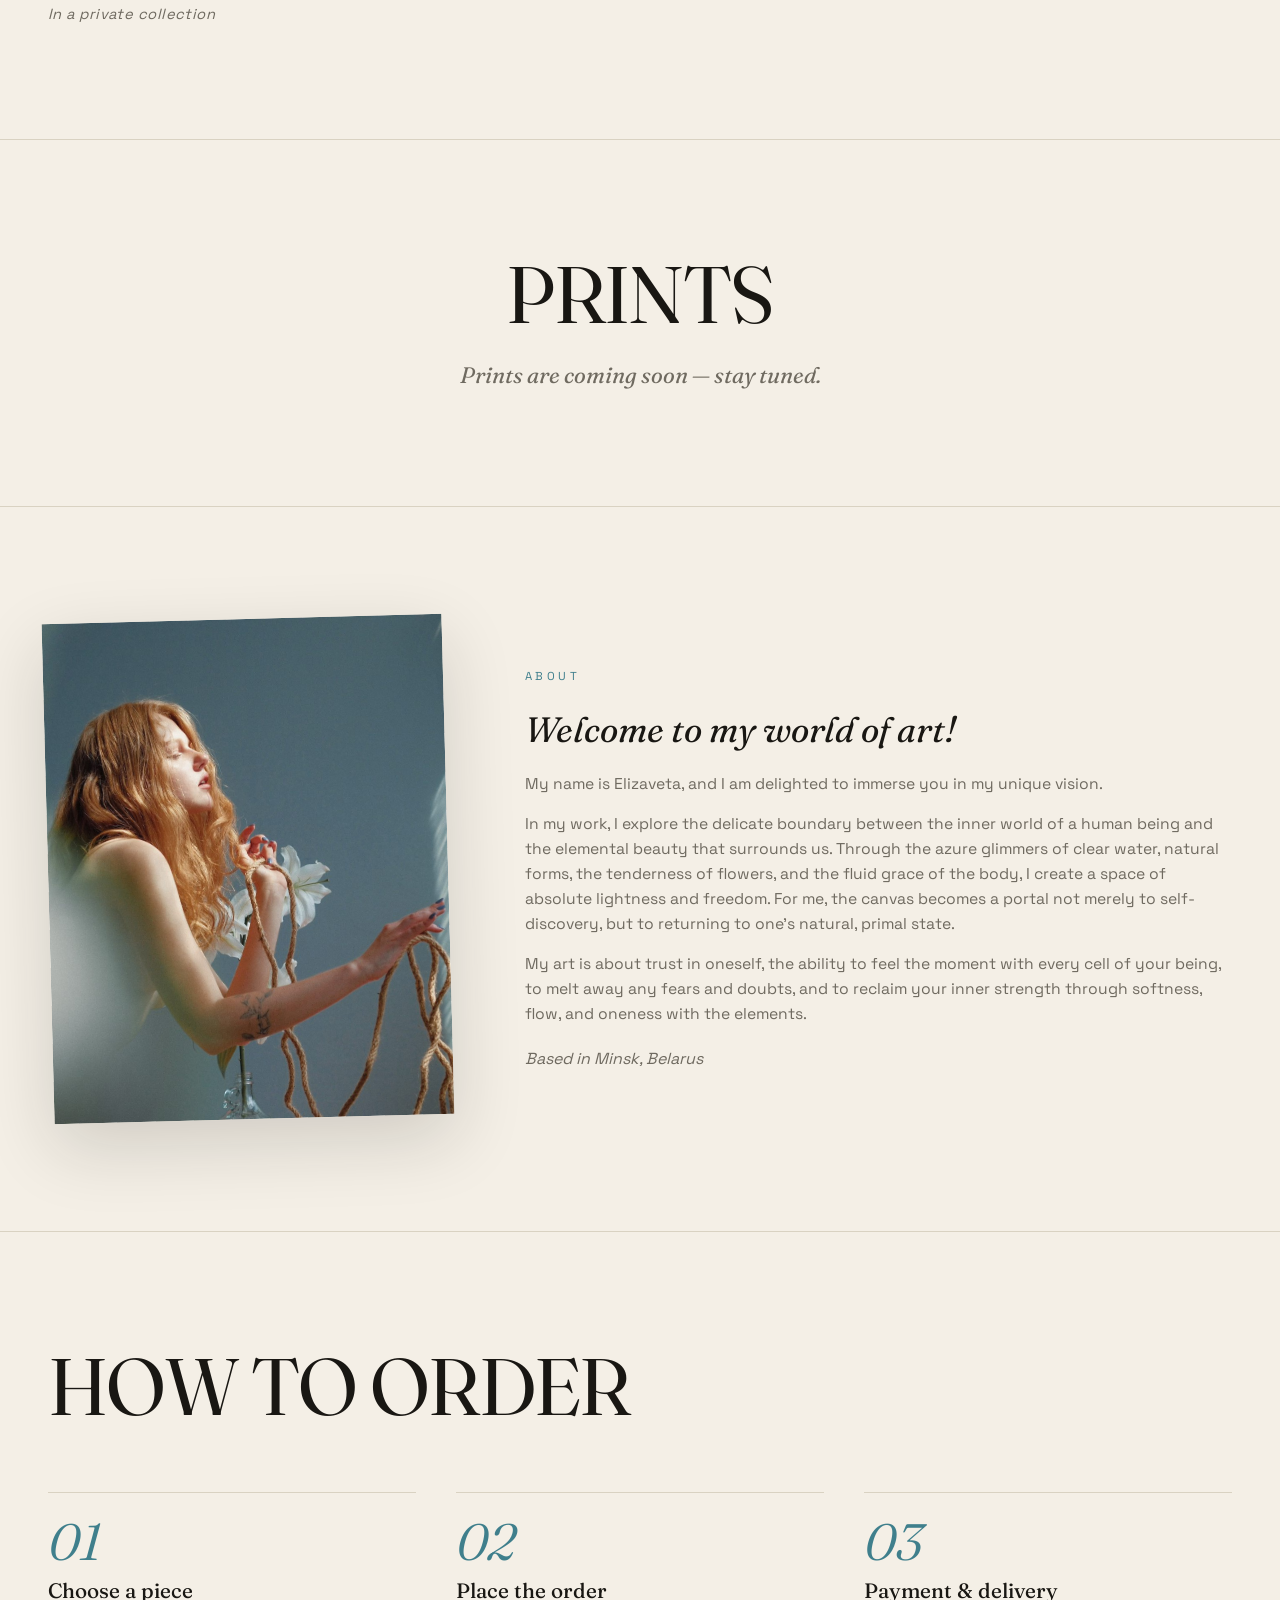
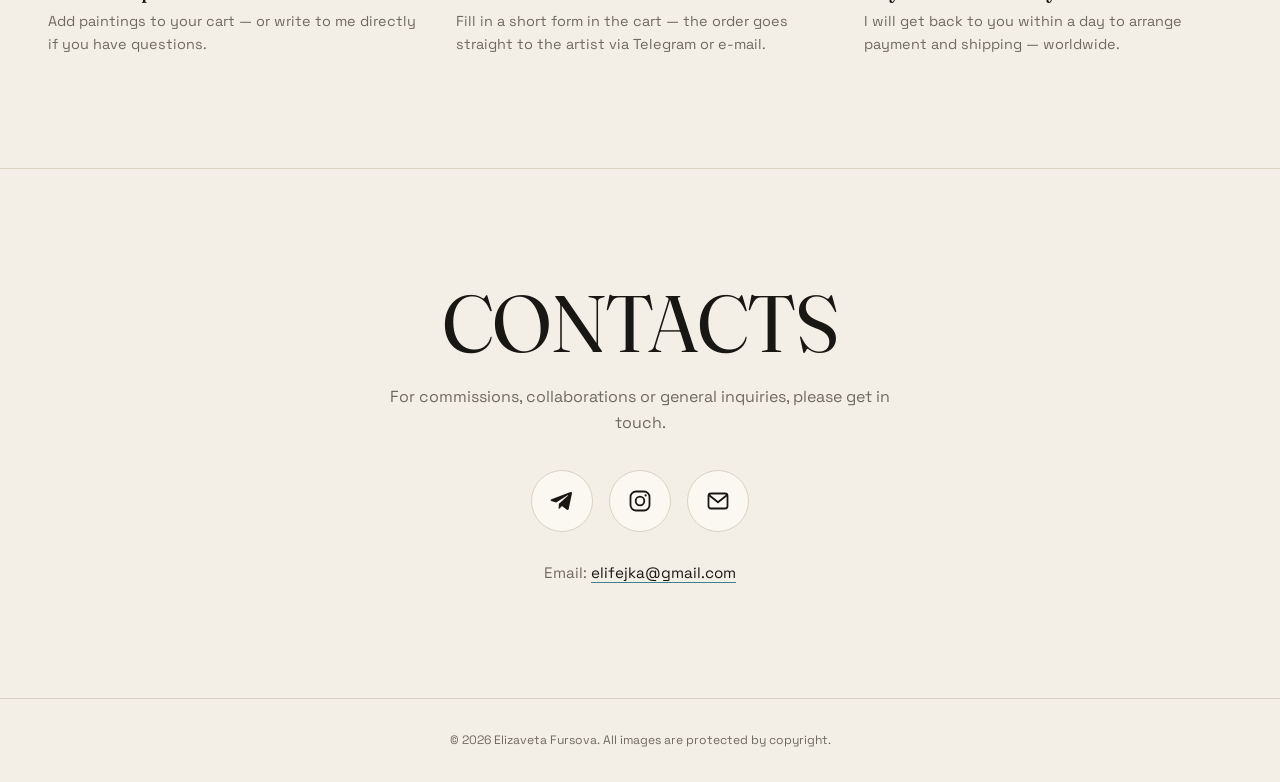
==== commit 1c2e615a: "Full content update: real works, new layout inspired by minimal artist sites - Centered name header " ====
--- a/index.html
+++ b/index.html
@@ -3,12 +3,13 @@
 <head>
   <meta charset="UTF-8">
   <meta name="viewport" content="width=device-width, initial-scale=1.0">
-  <title>Elizaveta Fursova — paintings, prints & objects</title>
-  <meta name="description" content="Elizaveta Fursova — original paintings, limited edition prints and artist-made objects. Worldwide shipping.">
+  <title>Elizaveta Fursova — original paintings</title>
+  <meta name="description" content="Elizaveta Fursova — original paintings: water, nature and the fluid grace of the body. Worldwide shipping.">
   <meta name="theme-color" content="#f4efe6">
   <meta property="og:type" content="website">
-  <meta property="og:title" content="Elizaveta Fursova — paintings, prints & objects">
-  <meta property="og:description" content="Original paintings, limited edition prints and artist-made objects. Worldwide shipping.">
+  <meta property="og:title" content="Elizaveta Fursova — original paintings">
+  <meta property="og:description" content="Original paintings: water, nature and the fluid grace of the body. Worldwide shipping.">
+  <meta property="og:image" content="images/hero.jpg">
   <link rel="preconnect" href="https://fonts.googleapis.com">
   <link rel="preconnect" href="https://fonts.gstatic.com" crossorigin>
   <link href="https://fonts.googleapis.com/css2?family=Fraunces:ital,opsz,wght@0,9..144,300..700;1,9..144,300..700&family=Space+Grotesk:wght@400;500;600&display=swap" rel="stylesheet">
@@ -17,21 +18,13 @@
 </head>
 <body>
 
-  <!-- Живой neuro-noise фон всего сайта + зерно бумаги -->
+  <!-- Живой градиентный фон всего сайта + зерно бумаги -->
   <canvas id="bgShader" aria-hidden="true"></canvas>
   <div class="grain" aria-hidden="true"></div>
 
-  <!-- ШАПКА -->
-  <header class="header" id="top">
-    <a class="logo" href="#top" data-artist-name>Elizaveta Fursova</a>
-    <nav class="nav" id="nav">
-      <a href="#works" data-i18n="nav.works">Works</a>
-      <a href="#about" data-i18n="nav.about">About</a>
-      <a href="#how" data-i18n="nav.how">How to order</a>
-      <a href="#contacts" data-i18n="nav.contacts">Contact</a>
-      <div class="switchers switchers-mobile"></div>
-    </nav>
-    <div class="switchers switchers-desktop"></div>
+  <!-- Служебные кнопки: языки, валюта, тема, корзина -->
+  <div class="utilities">
+    <div class="switchers"></div>
     <button class="icon-btn" id="themeBtn" aria-label="Toggle theme">
       <svg class="icon-moon" width="17" height="17" viewBox="0 0 24 24" fill="none" stroke="currentColor" stroke-width="1.7" stroke-linecap="round" stroke-linejoin="round"><path d="M21 12.8A9 9 0 1 1 11.2 3a7 7 0 0 0 9.8 9.8Z"/></svg>
       <svg class="icon-sun" width="17" height="17" viewBox="0 0 24 24" fill="none" stroke="currentColor" stroke-width="1.7" stroke-linecap="round" stroke-linejoin="round"><circle cx="12" cy="12" r="4"/><path d="M12 2v2M12 20v2M4.9 4.9l1.4 1.4M17.7 17.7l1.4 1.4M2 12h2M20 12h2M4.9 19.1l1.4-1.4M17.7 6.3l1.4-1.4"/></svg>
@@ -40,27 +33,27 @@
       <svg width="17" height="17" viewBox="0 0 24 24" fill="none" stroke="currentColor" stroke-width="1.7" stroke-linecap="round" stroke-linejoin="round"><path d="M6 2 3 6v14a2 2 0 0 0 2 2h14a2 2 0 0 0 2-2V6l-3-4Z"/><path d="M3 6h18"/><path d="M16 10a4 4 0 0 1-8 0"/></svg>
       <span class="cart-count" id="cartCount" hidden>0</span>
     </button>
-    <button class="burger" id="burger" aria-label="Menu">
-      <span></span><span></span><span></span>
-    </button>
+  </div>
+
+  <!-- ШАПКА: имя по центру + меню -->
+  <header class="site-head" id="top">
+    <a class="site-name" href="#top" data-artist-name>Elizaveta Fursova</a>
+    <nav class="site-nav">
+      <a href="#top" data-i18n="nav.home">Home</a>
+      <a href="#works" data-i18n="nav.buy">Buy art</a>
+      <a href="#prints" data-i18n="nav.prints">Prints</a>
+      <a href="#about" data-i18n="nav.about">About</a>
+      <a href="#how" data-i18n="nav.how">How to order</a>
+      <a href="#contacts" data-i18n="nav.contacts">Contacts</a>
+    </nav>
   </header>
 
-  <!-- ГЕРОЙ -->
+  <!-- ФОТО-ШАПКА с водяными бликами -->
   <section class="hero">
-    <div class="hero-inner">
-      <p class="hero-eyebrow" data-tagline>Painting · Works on paper · Prints</p>
-      <h1 class="hero-title">
-        <span class="line"><span class="line-in" data-i18n-html="hero.l1">Art that</span></span>
-        <span class="line"><span class="line-in" data-i18n-html="hero.l2">lives <em>beside</em></span></span>
-        <span class="line"><span class="line-in" data-i18n-html="hero.l3">you</span></span>
-      </h1>
-      <a class="hero-cta" href="#works"><span data-i18n="hero.cta">View works</span>
-        <span class="cta-ic"><svg width="15" height="15" viewBox="0 0 24 24" fill="none" stroke="currentColor" stroke-width="2" stroke-linecap="round"><path d="M12 5v14M5 12l7 7 7-7"/></svg></span>
-      </a>
+    <div class="hero-photo reveal">
+      <img src="images/hero.jpg" alt="Paintings by Elizaveta Fursova">
+      <canvas id="waterFx" aria-hidden="true"></canvas>
     </div>
-    <!-- водяные блики поверх текста -->
-    <canvas id="waterFx" aria-hidden="true"></canvas>
-    <div class="hero-scroll" aria-hidden="true"><i></i></div>
   </section>
 
   <!-- БЕГУЩАЯ СТРОКА -->
@@ -71,21 +64,27 @@
   <!-- ГАЛЕРЕЯ / МАГАЗИН -->
   <section class="section" id="works">
     <div class="works-head reveal">
-      <h2 class="giant"><span data-i18n="works.title">Works</span><sup id="worksCount"></sup></h2>
-      <div class="filters" id="filters"></div>
+      <h2 class="giant"><span data-i18n="works.title">Buy art</span><sup id="worksCount"></sup></h2>
     </div>
     <div class="grid" id="grid"></div>
   </section>
 
-  <!-- О ХУДОЖНИЦЕ -->
+  <!-- ПРИНТЫ (скоро) -->
+  <section class="section section-prints" id="prints">
+    <h2 class="giant reveal" data-i18n="prints.title">Prints</h2>
+    <p class="prints-soon reveal" data-i18n="prints.soon">Prints are coming soon.</p>
+  </section>
+
+  <!-- ОБО МНЕ -->
   <section class="section section-about" id="about">
     <div class="about-inner">
       <div class="about-portrait reveal">
-        <img src="images/portrait.svg" alt="Portrait of the artist" loading="lazy">
+        <img src="images/portrait.jpg" alt="Elizaveta Fursova" loading="lazy">
       </div>
       <div class="about-text reveal">
-        <p class="about-kicker" data-i18n="about.title">About the artist</p>
-        <p class="about-lead" data-about></p>
+        <p class="about-kicker" data-i18n="about.title">About</p>
+        <p class="about-greeting" data-about-greeting></p>
+        <div class="about-body" data-about></div>
         <p class="about-city"><span data-i18n="about.based">Based in</span> <span data-city></span></p>
       </div>
     </div>
@@ -99,16 +98,17 @@
 
   <!-- КОНТАКТЫ -->
   <section class="section section-contacts" id="contacts">
-    <h2 class="giant reveal" data-i18n="contacts.title">Contact</h2>
-    <p class="contacts-lead reveal" data-i18n="contacts.lead">For purchases, commissions and collaborations:</p>
+    <h2 class="giant reveal" data-i18n="contacts.title">Contacts</h2>
+    <p class="contacts-lead reveal" data-i18n="contacts.lead">For commissions, collaborations or general inquiries, please get in touch.</p>
     <div class="contact-links reveal" id="contactLinks"></div>
+    <p class="contacts-email reveal">Email: <a href="mailto:elifejka@gmail.com" id="emailLink">elifejka@gmail.com</a></p>
   </section>
 
   <footer class="footer">
     <p>© <span id="year"></span> <span data-artist-name>Elizaveta Fursova</span>. <span data-i18n="footer">All images are protected by copyright.</span></p>
   </footer>
 
-  <!-- МОДАЛЬНОЕ ОКНО ТОВАРА -->
+  <!-- МОДАЛЬНОЕ ОКНО РАБОТЫ -->
   <div class="modal-overlay" id="productModal" hidden>
     <div class="modal" role="dialog" aria-modal="true">
       <button class="modal-close" data-close aria-label="Close">×</button>
@@ -118,7 +118,7 @@
         <h3 id="mTitle"></h3>
         <p class="modal-meta" id="mMeta"></p>
         <p class="modal-unique" id="mUnique" hidden></p>
-        <p class="modal-desc" id="mDesc"></p>
+        <p class="modal-desc" id="mDesc" hidden></p>
         <div class="modal-buy">
           <span class="modal-price" id="mPrice"></span>
           <button class="btn btn-primary" id="mAdd">Add to cart</button>
--- a/css/style.css
+++ b/css/style.css
@@ -59,6 +59,16 @@
 
 a { color: inherit; }
 
+/* фон-шейдер на весь сайт, под контентом */
+#bgShader {
+  position: fixed;
+  inset: 0;
+  width: 100%;
+  height: 100%;
+  z-index: -1;
+  display: block;
+}
+
 /* Зерно бумаги */
 .grain {
   position: fixed;
@@ -80,8 +90,7 @@
 }
 
 /* ============================================================
-   ПОЯВЛЕНИЕ ПРИ СКРОЛЛЕ (только когда работает JS —
-   без JS весь контент виден сразу)
+   ПОЯВЛЕНИЕ ПРИ СКРОЛЛЕ (только когда работает JS)
    ============================================================ */
 .js .reveal {
   opacity: 0;
@@ -91,17 +100,8 @@
 }
 .js .reveal.in { opacity: 1; transform: none; }
 
-.js .line-in {
-  display: inline-block;
-  transform: translateY(115%);
-  animation: rise 1s var(--ease) forwards;
-}
-.line:nth-child(2) .line-in { animation-delay: .1s; }
-.line:nth-child(3) .line-in { animation-delay: .2s; }
-@keyframes rise { to { transform: none; } }
-
 @media (prefers-reduced-motion: reduce) {
-  .js .reveal, .js .line-in { opacity: 1; transform: none; animation: none; transition: none; }
+  .js .reveal { opacity: 1; transform: none; transition: none; }
   .marquee-track, .grain { animation: none !important; }
 }
 
@@ -140,67 +140,30 @@
 .btn-wide { width: 100%; text-align: center; }
 
 /* ============================================================
-   ШАПКА
-   ============================================================ */
-.header {
+   СЛУЖЕБНЫЕ КНОПКИ (фикс. правый верхний угол)
+   ============================================================ */
+.utilities {
   position: fixed;
-  top: 0; left: 0; right: 0;
-  z-index: 50;
+  top: .9rem;
+  right: .9rem;
+  z-index: 60;
   display: flex;
   align-items: center;
-  gap: 1.4rem;
-  padding: 1rem clamp(1.2rem, 4vw, 3rem);
-  background: var(--bg);
-  background: color-mix(in srgb, var(--bg) 82%, transparent);
-  backdrop-filter: blur(14px);
-  border-bottom: 1px solid var(--line);
-  transition: transform .45s var(--ease), background .5s ease;
-}
-.header.hidden { transform: translateY(-100%); }
-
-.logo {
-  font-family: var(--serif);
-  font-size: 1.4rem;
-  font-weight: 560;
-  font-style: italic;
-  letter-spacing: .01em;
-  text-decoration: none;
-  margin-right: auto;
-  white-space: nowrap;
-}
-
-.nav { display: flex; gap: 1.7rem; }
-.nav a {
-  position: relative;
-  font-size: .74rem;
-  letter-spacing: .12em;
-  text-transform: uppercase;
-  text-decoration: none;
-  color: var(--ink-soft);
-  transition: color .25s;
-}
-.nav a::after {
-  content: "";
-  position: absolute;
-  left: 0; right: 100%;
-  bottom: -5px;
-  height: 1px;
-  background: var(--accent);
-  transition: right .35s var(--ease);
-}
-.nav a:hover { color: var(--ink); }
-.nav a:hover::after { right: 0; }
-
-/* Переключатели языка и валюты */
-.switchers { display: flex; align-items: center; gap: .7rem; }
+  gap: .55rem;
+}
+
+.switchers { display: flex; align-items: center; gap: .55rem; }
 .switch-group {
   display: flex;
   border: 1px solid var(--line);
   border-radius: 2rem;
   overflow: hidden;
+  background: var(--surface);
+  background: color-mix(in srgb, var(--surface) 82%, transparent);
+  backdrop-filter: blur(8px);
 }
 .switch {
-  padding: .4rem .6rem;
+  padding: .42rem .6rem;
   border: none;
   background: transparent;
   font: 500 .66rem/1 var(--sans);
@@ -211,7 +174,6 @@
 }
 .switch:hover { color: var(--ink); }
 .switch.active { background: var(--ink); color: var(--bg); }
-.switchers-mobile { display: none; }
 
 .icon-btn {
   position: relative;
@@ -231,7 +193,6 @@
 }
 .icon-btn:hover { border-color: var(--accent); transform: scale(1.07); }
 
-/* иконки темы: в светлой показываем луну, в тёмной — солнце */
 .icon-sun { display: none; }
 [data-theme="dark"] .icon-sun { display: block; }
 [data-theme="dark"] .icon-moon { display: none; }
@@ -252,40 +213,71 @@
   text-align: center;
 }
 
-.burger { display: none; }
-
-/* ============================================================
-   ГЕРОЙ — живой шейдер-фон, чистая центрированная типографика
+/* ============================================================
+   ШАПКА: имя по центру + меню строкой
+   ============================================================ */
+.site-head {
+  text-align: center;
+  padding: clamp(3.2rem, 7vw, 4.8rem) 1.2rem 0;
+}
+
+.site-name {
+  display: inline-block;
+  font-family: var(--serif);
+  font-size: clamp(1.9rem, 5.2vw, 3.4rem);
+  font-weight: 420;
+  letter-spacing: .14em;
+  text-transform: uppercase;
+  text-decoration: none;
+  line-height: 1.1;
+}
+
+.site-nav {
+  display: flex;
+  flex-wrap: wrap;
+  justify-content: center;
+  gap: .4rem 1.9rem;
+  margin-top: 1.4rem;
+}
+.site-nav a {
+  position: relative;
+  font-size: .74rem;
+  letter-spacing: .16em;
+  text-transform: uppercase;
+  text-decoration: none;
+  color: var(--ink-soft);
+  padding: .3rem 0;
+  transition: color .25s;
+}
+.site-nav a::after {
+  content: "";
+  position: absolute;
+  left: 0; right: 100%;
+  bottom: 0;
+  height: 1px;
+  background: var(--accent);
+  transition: right .35s var(--ease);
+}
+.site-nav a:hover { color: var(--ink); }
+.site-nav a:hover::after { right: 0; }
+
+/* ============================================================
+   ФОТО-ШАПКА
    ============================================================ */
 .hero {
+  padding: clamp(1.8rem, 4vw, 3rem) clamp(1.2rem, 4vw, 3rem) 0;
+}
+
+.hero-photo {
   position: relative;
-  min-height: 100vh;
-  min-height: 100svh;
-  display: flex;
-  flex-direction: column;
-  align-items: center;
-  justify-content: center;
-  padding: 6.5rem clamp(1.2rem, 4vw, 3rem) 5rem;
+  max-width: 1280px;
+  margin: 0 auto;
   overflow: hidden;
-}
-
-/* фон-шейдер на весь сайт, под контентом */
-#bgShader {
-  position: fixed;
-  inset: 0;
-  width: 100%;
-  height: 100%;
-  z-index: -1;
-  display: block;
-}
-
-.hero-inner {
-  position: relative;
-  z-index: 1;
-  text-align: center;
-}
-
-/* водяные блики поверх текста хиро */
+  box-shadow: var(--shadow);
+}
+.hero-photo img { width: 100%; display: block; }
+
+/* водяные блики поверх фото */
 #waterFx {
   position: absolute;
   inset: 0;
@@ -295,92 +287,12 @@
   pointer-events: none;
 }
 
-.hero-eyebrow {
-  font-size: .74rem;
-  letter-spacing: .32em;
-  text-transform: uppercase;
-  color: var(--accent);
-  margin-bottom: 2.2rem;
-}
-
-.hero-title {
-  font-size: clamp(3rem, 11vw, 9.5rem);
-  font-weight: 380;
-  letter-spacing: -.025em;
-  line-height: .98;
-  text-transform: uppercase;
-  margin-bottom: 3rem;
-}
-.hero-title .line { display: block; overflow: hidden; padding-bottom: .04em; }
-.line-in { display: inline-block; }
-.hero-title em {
-  font-style: italic;
-  font-weight: 340;
-  text-transform: lowercase;
-  color: var(--accent);
-}
-
-.hero-cta {
-  display: inline-flex;
-  align-items: center;
-  gap: 1rem;
-  font: 500 .82rem/1 var(--sans);
-  letter-spacing: .14em;
-  text-transform: uppercase;
-  text-decoration: none;
-  padding: .55rem .55rem .55rem 2rem;
-  border-radius: 3rem;
-  background: var(--ink);
-  color: var(--bg);
-  box-shadow: 0 12px 36px rgba(25, 40, 44, .22);
-  transition: background .35s var(--ease), box-shadow .35s var(--ease);
-  will-change: transform; /* transform двигает магнитный JS */
-}
-.hero-cta .cta-ic {
-  display: grid;
-  place-items: center;
-  width: 40px;
-  height: 40px;
-  border-radius: 50%;
-  background: var(--accent);
-  color: #fff;
-  transition: transform .35s var(--ease), background .35s var(--ease);
-}
-.hero-cta:hover {
-  background: var(--accent);
-  box-shadow: 0 18px 46px rgba(25, 40, 44, .3);
-}
-.hero-cta:hover .cta-ic {
-  background: var(--ink);
-  transform: translateY(3px);
-}
-
-.hero-scroll {
-  position: absolute;
-  bottom: 1.8rem;
-  left: 50%;
-  transform: translateX(-50%);
-  z-index: 1;
-}
-.hero-scroll i {
-  width: 1px;
-  height: 42px;
-  background: var(--ink-soft);
-  animation: scrollLine 2s var(--ease) infinite;
-  transform-origin: top;
-}
-@keyframes scrollLine {
-  0% { transform: scaleY(0); transform-origin: top; }
-  45% { transform: scaleY(1); transform-origin: top; }
-  55% { transform: scaleY(1); transform-origin: bottom; }
-  100% { transform: scaleY(0); transform-origin: bottom; }
-}
-
 /* ============================================================
    БЕГУЩАЯ СТРОКА
    ============================================================ */
 .marquee {
   position: relative;
+  margin-top: clamp(1.8rem, 4vw, 3rem);
   border-top: 1px solid var(--ink);
   border-bottom: 1px solid var(--ink);
   padding: 1.15rem 0;
@@ -417,11 +329,11 @@
 .section {
   max-width: 1280px;
   margin: 0 auto;
-  padding: clamp(4rem, 9vw, 7.5rem) clamp(1.2rem, 4vw, 3rem);
+  padding: clamp(4rem, 9vw, 7rem) clamp(1.2rem, 4vw, 3rem);
 }
 
 .giant {
-  font-size: clamp(2.6rem, 7.5vw, 6rem);
+  font-size: clamp(2.4rem, 6.5vw, 5rem);
   font-weight: 380;
   letter-spacing: -.02em;
   text-transform: uppercase;
@@ -441,32 +353,11 @@
   align-items: flex-end;
   justify-content: space-between;
   gap: 1.2rem 2rem;
-  margin-bottom: clamp(2.5rem, 5vw, 4.5rem);
-}
-
-/* Фильтры */
-.filters { display: flex; flex-wrap: wrap; gap: .4rem; }
-.filter {
-  padding: .55rem 1.2rem;
-  border: 1px solid var(--line);
-  border-radius: 2rem;
-  /* полупрозрачная «пилюля», чтобы не сливаться с живым фоном;
-     var(--surface) сам меняется в тёмной теме */
-  background: var(--surface);
-  background: color-mix(in srgb, var(--surface) 82%, transparent);
-  backdrop-filter: blur(8px);
-  font: 500 .74rem/1 var(--sans);
-  letter-spacing: .08em;
-  text-transform: uppercase;
-  color: var(--ink-soft);
-  cursor: pointer;
-  transition: all .25s var(--ease);
-}
-.filter:hover { border-color: var(--ink); color: var(--ink); }
-.filter.active { background: var(--ink); border-color: var(--ink); color: var(--bg); }
-
-/* ============================================================
-   СЕТКА РАБОТ — ровная, все работы одного размера
+  margin-bottom: clamp(2.5rem, 5vw, 4rem);
+}
+
+/* ============================================================
+   СЕТКА РАБОТ
    ============================================================ */
 .grid {
   display: grid;
@@ -509,6 +400,7 @@
   font-size: .62rem;
   letter-spacing: .16em;
   text-transform: uppercase;
+  z-index: 1;
 }
 .card-badge.unique { background: var(--accent); color: #fff; }
 
@@ -534,8 +426,7 @@
 .card-price.sold { color: var(--ink-soft); font-weight: 400; font-style: italic; }
 
 /* ============================================================
-   ВАРИАНТ «МАГНИТНАЯ КАРУСЕЛЬ» — активен только при
-   <body class="carousel-mode"> (третья версия сайта)
+   ВАРИАНТ «МАГНИТНАЯ КАРУСЕЛЬ» (включается <body class="carousel-mode">)
    ============================================================ */
 .carousel-mode .grid {
   display: flex;
@@ -548,7 +439,6 @@
   -webkit-overflow-scrolling: touch;
   user-select: none;
 }
-/* браузер не должен «выхватывать» картинку при перетаскивании ленты */
 .carousel-mode .card-img img { -webkit-user-drag: none; user-drag: none; }
 .carousel-mode .grid::-webkit-scrollbar { display: none; }
 .carousel-mode .grid.dragging { cursor: grabbing; scroll-snap-type: none; }
@@ -561,12 +451,24 @@
 .car-nav { display: flex; gap: .6rem; }
 
 /* ============================================================
-   О ХУДОЖНИЦЕ
+   ПРИНТЫ (скоро)
+   ============================================================ */
+.section-prints { text-align: center; border-top: 1px solid var(--line); }
+.prints-soon {
+  margin-top: 1.4rem;
+  font-family: var(--serif);
+  font-style: italic;
+  font-size: clamp(1.1rem, 2vw, 1.4rem);
+  color: var(--ink-soft);
+}
+
+/* ============================================================
+   ОБО МНЕ
    ============================================================ */
 .section-about { border-top: 1px solid var(--line); border-bottom: 1px solid var(--line); }
 .about-inner {
   display: grid;
-  grid-template-columns: minmax(220px, 360px) 1fr;
+  grid-template-columns: minmax(240px, 400px) 1fr;
   gap: clamp(2rem, 6vw, 5rem);
   align-items: center;
 }
@@ -586,14 +488,21 @@
   color: var(--accent);
   margin-bottom: 1.4rem;
 }
-.about-lead {
+.about-greeting {
   font-family: var(--serif);
-  font-size: clamp(1.3rem, 2.4vw, 1.9rem);
-  font-weight: 380;
-  line-height: 1.4;
-  max-width: 44rem;
-}
-.about-city { margin-top: 1.4rem; font-style: italic; color: var(--ink-soft); }
+  font-size: clamp(1.5rem, 2.8vw, 2.2rem);
+  font-weight: 400;
+  font-style: italic;
+  line-height: 1.3;
+  margin-bottom: 1.2rem;
+}
+.about-body p {
+  font-size: .98rem;
+  color: var(--ink-soft);
+  max-width: 46rem;
+  margin-bottom: .9rem;
+}
+.about-city { margin-top: 1.2rem; font-style: italic; color: var(--ink-soft); }
 
 /* ============================================================
    КАК ЗАКАЗАТЬ
@@ -620,9 +529,9 @@
 /* ============================================================
    КОНТАКТЫ И ПОДВАЛ
    ============================================================ */
-.section-contacts { text-align: left; }
-.contacts-lead { color: var(--ink-soft); margin: 1.2rem 0 2.4rem; max-width: 30rem; }
-.contact-links { display: flex; gap: 1rem; }
+.section-contacts { text-align: center; border-top: 1px solid var(--line); }
+.contacts-lead { color: var(--ink-soft); margin: 1.2rem auto 2.2rem; max-width: 34rem; }
+.contact-links { display: flex; justify-content: center; gap: 1rem; }
 .contact-links .soc {
   display: grid;
   place-items: center;
@@ -641,6 +550,18 @@
   transform: translateY(-4px);
   box-shadow: 0 12px 28px rgba(20, 30, 33, .2);
 }
+.contacts-email {
+  margin-top: 1.8rem;
+  font-size: .95rem;
+  color: var(--ink-soft);
+}
+.contacts-email a {
+  color: var(--ink);
+  text-decoration-color: var(--accent);
+  text-underline-offset: 4px;
+  transition: color .25s;
+}
+.contacts-email a:hover { color: var(--accent); }
 
 .footer {
   border-top: 1px solid var(--line);
@@ -651,7 +572,7 @@
 }
 
 /* ============================================================
-   МОДАЛЬНОЕ ОКНО ТОВАРА
+   МОДАЛЬНОЕ ОКНО РАБОТЫ
    ============================================================ */
 .modal-overlay {
   position: fixed;
@@ -680,7 +601,7 @@
 @keyframes modalIn { from { opacity: 0; transform: translateY(30px) scale(.98); } }
 
 .modal-img { background: var(--bg-soft); }
-.modal-img img { width: 100%; height: 100%; object-fit: cover; }
+.modal-img img { width: 100%; height: 100%; object-fit: contain; }
 .modal-info {
   padding: clamp(1.5rem, 4vw, 2.8rem);
   overflow-y: auto;
@@ -855,51 +776,22 @@
 /* ============================================================
    АДАПТИВ
    ============================================================ */
-@media (max-width: 1020px) {
-  .switchers-desktop { display: none; }
-  .switchers-mobile { display: flex; padding: 1rem 1.5rem; }
-
-  .nav {
-    position: absolute;
-    top: 100%;
-    left: 0;
-    right: 0;
-    flex-direction: column;
-    gap: 0;
-    background: var(--bg);
-    border-bottom: 1px solid var(--line);
-    display: none;
-  }
-  .nav.open { display: flex; }
-  .nav a { padding: 1rem 1.5rem; border-top: 1px solid var(--line); }
-  .nav a::after { display: none; }
-
-  .burger {
-    display: flex;
-    flex-direction: column;
-    justify-content: center;
-    gap: 5px;
-    width: 40px;
-    height: 40px;
-    border: 1px solid var(--line);
-    border-radius: 50%;
-    background: transparent;
-    cursor: pointer;
-    align-items: center;
-    flex-shrink: 0;
-  }
-  .burger span { width: 15px; height: 1.5px; background: var(--ink); }
-}
-
 @media (max-width: 860px) {
   .grid { grid-template-columns: 1fr 1fr; gap: 2rem 1.2rem; }
 
+  .site-head { padding-top: 4.6rem; } /* чтобы имя не подлезало под служебные кнопки */
+  .site-nav { gap: .3rem 1.2rem; }
+
   .modal { grid-template-columns: 1fr; overflow-y: auto; }
-  .modal-img { max-height: 42vh; }
+  .modal-img { max-height: 48vh; }
+  .modal-img img { object-fit: contain; height: 100%; }
   .about-inner { grid-template-columns: 1fr; }
-  .about-portrait { max-width: 280px; }
+  .about-portrait { max-width: 300px; }
 }
 
 @media (max-width: 520px) {
   .grid { grid-template-columns: 1fr; }
-}
+  .utilities { right: .6rem; top: .6rem; gap: .4rem; }
+  .switch { padding: .38rem .48rem; }
+  .icon-btn { width: 36px; height: 36px; }
+}
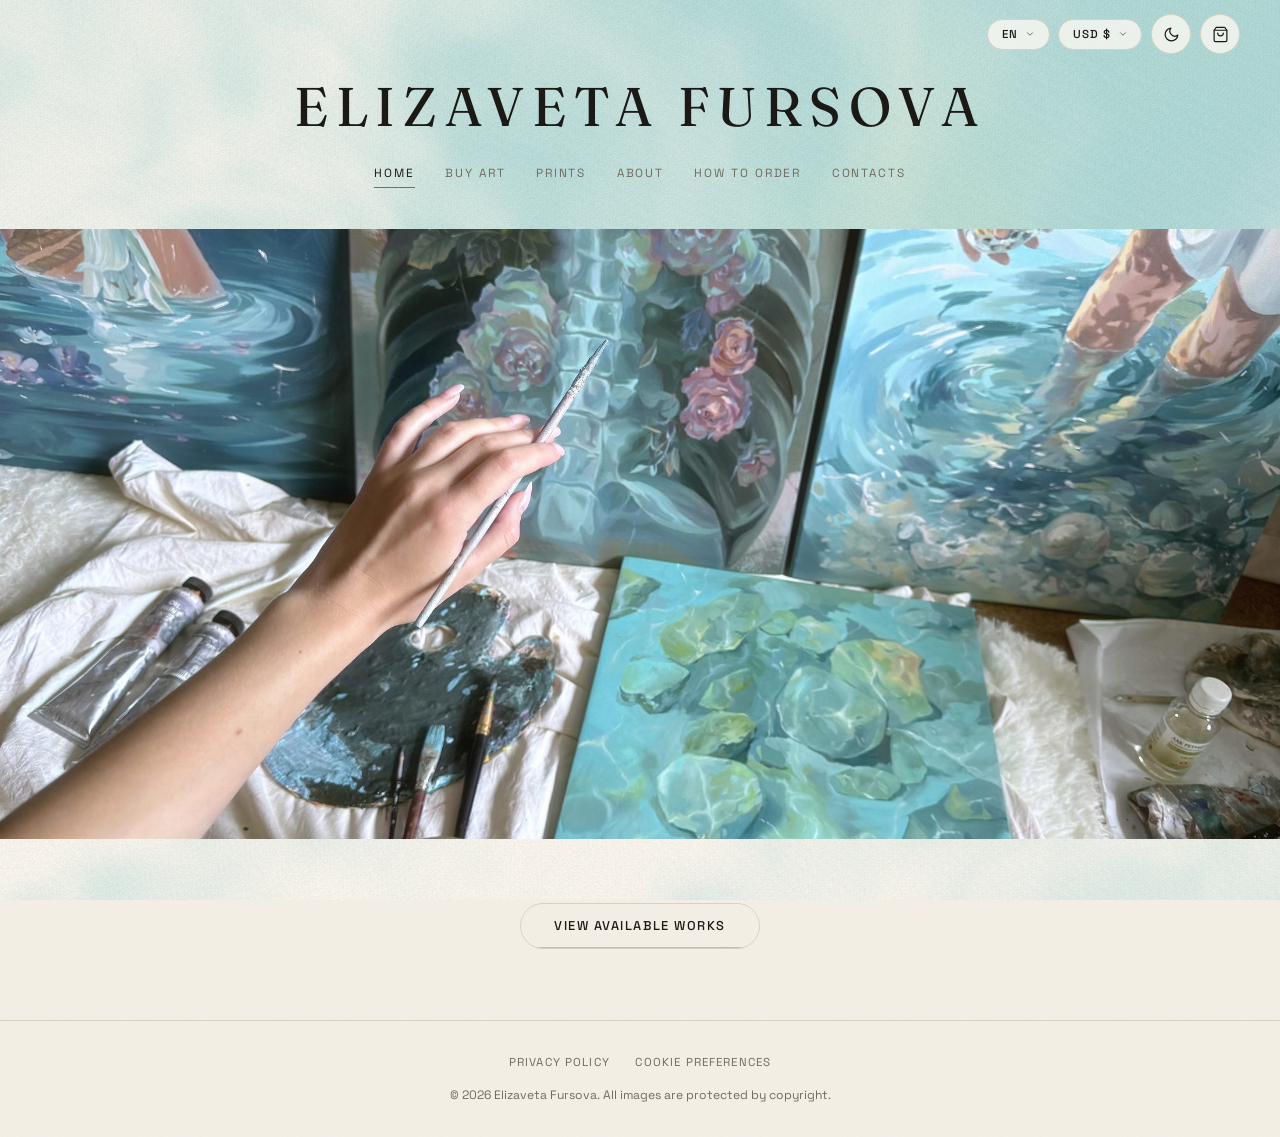
==== commit d7063c24: "Add dropdowns, mini header, 1200px layout, payment info, privacy policy, copyright EXIF - Language/c" ====
--- a/index.html
+++ b/index.html
@@ -18,11 +18,9 @@
 </head>
 <body>
 
-  <!-- Живой градиентный фон всего сайта + зерно бумаги -->
   <canvas id="bgShader" aria-hidden="true"></canvas>
   <div class="grain" aria-hidden="true"></div>
 
-  <!-- Служебные кнопки: языки, валюта, тема, корзина -->
   <div class="utilities">
     <div class="switchers"></div>
     <button class="icon-btn" id="themeBtn" aria-label="Toggle theme">
@@ -35,97 +33,38 @@
     </button>
   </div>
 
-  <!-- ШАПКА: имя по центру + меню -->
   <header class="site-head" id="top">
-    <a class="site-name" href="#top" data-artist-name>Elizaveta Fursova</a>
+    <a class="site-name" href="index.html" data-artist-name>Elizaveta Fursova</a>
     <nav class="site-nav">
-      <a href="#top" data-i18n="nav.home">Home</a>
-      <a href="#works" data-i18n="nav.buy">Buy art</a>
-      <a href="#prints" data-i18n="nav.prints">Prints</a>
-      <a href="#about" data-i18n="nav.about">About</a>
-      <a href="#how" data-i18n="nav.how">How to order</a>
-      <a href="#contacts" data-i18n="nav.contacts">Contacts</a>
+      <a href="index.html" class="active" data-i18n="nav.home">Home</a>
+      <a href="buy-art.html" data-i18n="nav.buy">Buy art</a>
+      <a href="prints.html" data-i18n="nav.prints">Prints</a>
+      <a href="about.html" data-i18n="nav.about">About</a>
+      <a href="how-to-order.html" data-i18n="nav.how">How to order</a>
+      <a href="contacts.html" data-i18n="nav.contacts">Contacts</a>
     </nav>
   </header>
 
-  <!-- ФОТО-ШАПКА с водяными бликами -->
-  <section class="hero">
-    <div class="hero-photo reveal">
-      <img src="images/hero.jpg" alt="Paintings by Elizaveta Fursova">
-      <canvas id="waterFx" aria-hidden="true"></canvas>
+  <main>
+    <!-- Фото на всю ширину экрана -->
+    <section class="hero">
+      <div class="hero-photo">
+        <img src="images/hero.jpg" alt="Paintings by Elizaveta Fursova">
+      </div>
+    </section>
+
+    <div class="home-cta reveal">
+      <a class="btn btn-ghost" href="buy-art.html" data-i18n="home.cta">View available works</a>
     </div>
-  </section>
-
-  <!-- БЕГУЩАЯ СТРОКА -->
-  <div class="marquee" aria-hidden="true">
-    <div class="marquee-track" id="marqueeTrack"></div>
-  </div>
-
-  <!-- ГАЛЕРЕЯ / МАГАЗИН -->
-  <section class="section" id="works">
-    <div class="works-head reveal">
-      <h2 class="giant"><span data-i18n="works.title">Buy art</span><sup id="worksCount"></sup></h2>
-    </div>
-    <div class="grid" id="grid"></div>
-  </section>
-
-  <!-- ПРИНТЫ (скоро) -->
-  <section class="section section-prints" id="prints">
-    <h2 class="giant reveal" data-i18n="prints.title">Prints</h2>
-    <p class="prints-soon reveal" data-i18n="prints.soon">Prints are coming soon.</p>
-  </section>
-
-  <!-- ОБО МНЕ -->
-  <section class="section section-about" id="about">
-    <div class="about-inner">
-      <div class="about-portrait reveal">
-        <img src="images/portrait.jpg" alt="Elizaveta Fursova" loading="lazy">
-      </div>
-      <div class="about-text reveal">
-        <p class="about-kicker" data-i18n="about.title">About</p>
-        <p class="about-greeting" data-about-greeting></p>
-        <div class="about-body" data-about></div>
-        <p class="about-city"><span data-i18n="about.based">Based in</span> <span data-city></span></p>
-      </div>
-    </div>
-  </section>
-
-  <!-- КАК ЗАКАЗАТЬ -->
-  <section class="section" id="how">
-    <h2 class="giant reveal" data-i18n="how.title">How to order</h2>
-    <ol class="steps" id="stepsList"></ol>
-  </section>
-
-  <!-- КОНТАКТЫ -->
-  <section class="section section-contacts" id="contacts">
-    <h2 class="giant reveal" data-i18n="contacts.title">Contacts</h2>
-    <p class="contacts-lead reveal" data-i18n="contacts.lead">For commissions, collaborations or general inquiries, please get in touch.</p>
-    <div class="contact-links reveal" id="contactLinks"></div>
-    <p class="contacts-email reveal">Email: <a href="mailto:elifejka@gmail.com" id="emailLink">elifejka@gmail.com</a></p>
-  </section>
+  </main>
 
   <footer class="footer">
+    <div class="footer-links">
+      <a href="privacy-policy.html" data-i18n="footerNav.privacy">Privacy policy</a>
+      <a href="privacy-policy.html#cookies" data-i18n="footerNav.cookies">Cookie preferences</a>
+    </div>
     <p>© <span id="year"></span> <span data-artist-name>Elizaveta Fursova</span>. <span data-i18n="footer">All images are protected by copyright.</span></p>
   </footer>
-
-  <!-- МОДАЛЬНОЕ ОКНО РАБОТЫ -->
-  <div class="modal-overlay" id="productModal" hidden>
-    <div class="modal" role="dialog" aria-modal="true">
-      <button class="modal-close" data-close aria-label="Close">×</button>
-      <div class="modal-img"><img id="mImg" src="" alt=""></div>
-      <div class="modal-info">
-        <p class="modal-cat" id="mCat"></p>
-        <h3 id="mTitle"></h3>
-        <p class="modal-meta" id="mMeta"></p>
-        <p class="modal-unique" id="mUnique" hidden></p>
-        <p class="modal-desc" id="mDesc" hidden></p>
-        <div class="modal-buy">
-          <span class="modal-price" id="mPrice"></span>
-          <button class="btn btn-primary" id="mAdd">Add to cart</button>
-        </div>
-      </div>
-    </div>
-  </div>
 
   <!-- КОРЗИНА -->
   <div class="drawer-overlay" id="cartDrawer" hidden>
@@ -154,6 +93,5 @@
   <script src="js/products.js"></script>
   <script src="js/app.js"></script>
   <script src="js/shader.js"></script>
-  <script src="js/water.js"></script>
 </body>
 </html>
--- a/css/style.css
+++ b/css/style.css
@@ -145,7 +145,8 @@
 .utilities {
   position: fixed;
   top: .9rem;
-  right: .9rem;
+  /* прижаты к краю контентной колонки (1200px), а не к краю экрана */
+  right: max(.9rem, calc((100vw - 1200px) / 2));
   z-index: 60;
   display: flex;
   align-items: center;
@@ -153,27 +154,57 @@
 }
 
 .switchers { display: flex; align-items: center; gap: .55rem; }
-.switch-group {
-  display: flex;
+
+/* выпадающие списки языка и валюты */
+.dd { position: relative; }
+.dd-btn {
+  display: inline-flex;
+  align-items: center;
+  gap: .45rem;
+  padding: .55rem .85rem;
   border: 1px solid var(--line);
   border-radius: 2rem;
-  overflow: hidden;
   background: var(--surface);
   background: color-mix(in srgb, var(--surface) 82%, transparent);
   backdrop-filter: blur(8px);
-}
-.switch {
-  padding: .42rem .6rem;
+  font: 500 .72rem/1 var(--sans);
+  letter-spacing: .08em;
+  color: var(--ink);
+  cursor: pointer;
+  transition: border-color .25s;
+}
+.dd-btn:hover { border-color: var(--accent); }
+.dd-btn svg { opacity: .6; }
+
+.dd-list {
+  position: absolute;
+  top: calc(100% + 6px);
+  right: 0;
+  min-width: 130px;
+  padding: .35rem;
+  border: 1px solid var(--line);
+  border-radius: 12px;
+  background: var(--surface);
+  box-shadow: 0 16px 44px rgba(20, 25, 28, .18);
+  display: flex;
+  flex-direction: column;
+  z-index: 70;
+  animation: ddIn .18s var(--ease);
+}
+@keyframes ddIn { from { opacity: 0; transform: translateY(-4px); } }
+.dd-item {
+  padding: .55rem .8rem;
   border: none;
+  border-radius: 8px;
   background: transparent;
-  font: 500 .66rem/1 var(--sans);
-  letter-spacing: .06em;
+  font: 500 .78rem/1 var(--sans);
   color: var(--ink-soft);
+  text-align: left;
   cursor: pointer;
-  transition: all .25s;
-}
-.switch:hover { color: var(--ink); }
-.switch.active { background: var(--ink); color: var(--bg); }
+  transition: all .2s;
+}
+.dd-item:hover { background: var(--bg-soft); color: var(--ink); }
+.dd-item.active { color: var(--accent); font-weight: 600; }
 
 .icon-btn {
   position: relative;
@@ -260,76 +291,73 @@
 }
 .site-nav a:hover { color: var(--ink); }
 .site-nav a:hover::after { right: 0; }
-
-/* ============================================================
-   ФОТО-ШАПКА
+.site-nav a.active { color: var(--ink); }
+.site-nav a.active::after { right: 0; }
+
+/* компактная шапка: появляется при прокрутке ВВЕРХ */
+.mini-head {
+  position: fixed;
+  top: 0; left: 0; right: 0;
+  z-index: 55;
+  display: flex;
+  align-items: center;
+  justify-content: center;
+  gap: 2rem;
+  padding: .8rem clamp(1rem, 3vw, 2rem);
+  background: color-mix(in srgb, var(--bg) 88%, transparent);
+  backdrop-filter: blur(14px);
+  border-bottom: 1px solid var(--line);
+  transform: translateY(-105%);
+  transition: transform .4s var(--ease);
+}
+.mini-head.show { transform: none; }
+.mini-name {
+  font-family: var(--serif);
+  font-size: 1.05rem;
+  font-weight: 500;
+  letter-spacing: .1em;
+  text-transform: uppercase;
+  text-decoration: none;
+  white-space: nowrap;
+}
+.mini-head .site-nav { margin-top: 0; flex-wrap: nowrap; }
+@media (max-width: 860px) {
+  .mini-name { display: none; }
+  .mini-head .site-nav { flex-wrap: wrap; }
+}
+
+/* ============================================================
+   ФОТО-ШАПКА — во всю ширину экрана
    ============================================================ */
 .hero {
-  padding: clamp(1.8rem, 4vw, 3rem) clamp(1.2rem, 4vw, 3rem) 0;
-}
-
+  margin-top: clamp(1.6rem, 3.5vw, 2.6rem);
+}
 .hero-photo {
-  position: relative;
-  max-width: 1280px;
+  position: relative; /* фото — во всю ширину экрана, как на сайте-примере */
+}
+.hero-photo img {
+  width: 100%;
+  display: block;
+  max-height: 76vh;
+  object-fit: cover;
+}
+
+.home-cta {
+  text-align: center;
+  padding: clamp(2.5rem, 6vw, 4rem) 1.2rem;
+}
+
+/* короткие страницы: подвал не должен висеть посреди экрана */
+main { min-height: 52vh; }
+
+/* ============================================================
+   СЕКЦИИ И ГИГАНТСКИЕ ЗАГОЛОВКИ
+   ============================================================ */
+/* эталонная ширина под стандартный монитор */
+.section {
+  max-width: 1200px;
   margin: 0 auto;
-  overflow: hidden;
-  box-shadow: var(--shadow);
-}
-.hero-photo img { width: 100%; display: block; }
-
-/* водяные блики поверх фото */
-#waterFx {
-  position: absolute;
-  inset: 0;
-  width: 100%;
-  height: 100%;
-  z-index: 2;
-  pointer-events: none;
-}
-
-/* ============================================================
-   БЕГУЩАЯ СТРОКА
-   ============================================================ */
-.marquee {
-  position: relative;
-  margin-top: clamp(1.8rem, 4vw, 3rem);
-  border-top: 1px solid var(--ink);
-  border-bottom: 1px solid var(--ink);
-  padding: 1.15rem 0;
-  overflow: hidden;
-  background: var(--surface);
-}
-.marquee-track {
-  display: flex;
-  width: max-content;
-  animation: marquee 46s linear infinite;
-}
-.marquee-track span {
-  font-family: var(--serif);
-  font-size: 1.55rem;
-  font-style: italic;
-  font-weight: 400;
-  letter-spacing: .02em;
-  color: var(--ink);
-  white-space: nowrap;
-  padding-right: .5rem;
-}
-.marquee-track .msep {
-  font-style: normal;
-  color: var(--accent);
-  padding: 0 .55rem;
-  font-size: 1.1rem;
-  vertical-align: .15em;
-}
-@keyframes marquee { to { transform: translateX(-50%); } }
-
-/* ============================================================
-   СЕКЦИИ И ГИГАНТСКИЕ ЗАГОЛОВКИ
-   ============================================================ */
-.section {
-  max-width: 1280px;
-  margin: 0 auto;
-  padding: clamp(4rem, 9vw, 7rem) clamp(1.2rem, 4vw, 3rem);
+  padding: clamp(4rem, 9vw, 6.5rem) clamp(1.2rem, 4vw, 3rem);
 }
 
 .giant {
@@ -404,16 +432,19 @@
 }
 .card-badge.unique { background: var(--accent); color: #fff; }
 
-.card-row {
-  display: flex;
-  align-items: baseline;
-  gap: .7rem;
-}
-.card-num {
-  font-size: .7rem;
-  color: var(--accent);
-  letter-spacing: .1em;
-}
+/* проданные работы: дымка поверх, приглушённые цвета */
+.card.is-sold .card-img::after {
+  content: "";
+  position: absolute;
+  inset: 0;
+  background: var(--bg);
+  opacity: .42;
+  pointer-events: none;
+  transition: opacity .4s var(--ease);
+}
+.card.is-sold .card-img img { filter: saturate(.75); }
+.card.is-sold:hover .card-img::after { opacity: .22; } /* при наведении дымка слегка тает */
+
 .card-title {
   font-family: var(--serif);
   font-size: clamp(1.25rem, 1.8vw, 1.55rem);
@@ -570,6 +601,47 @@
   font-size: .76rem;
   color: var(--ink-soft);
 }
+.footer-links {
+  display: flex;
+  flex-wrap: wrap;
+  justify-content: center;
+  gap: .4rem 1.6rem;
+  margin-bottom: .9rem;
+}
+.footer-links a {
+  font-size: .72rem;
+  letter-spacing: .1em;
+  text-transform: uppercase;
+  text-decoration: none;
+  color: var(--ink-soft);
+  transition: color .25s;
+}
+.footer-links a:hover { color: var(--accent); }
+
+/* блок «Оплата и доставка» на странице заказа */
+.pay-block { margin-top: clamp(3rem, 6vw, 4.5rem); border-top: 1px solid var(--line); padding-top: 2rem; }
+.pay-title { font-family: var(--serif); font-size: clamp(1.4rem, 2.4vw, 1.9rem); font-weight: 440; margin-bottom: 1.2rem; }
+.pay-list { list-style: none; max-width: 46rem; }
+.pay-list li {
+  position: relative;
+  padding: .45rem 0 .45rem 1.6rem;
+  font-size: .93rem;
+  color: var(--ink-soft);
+}
+.pay-list li::before {
+  content: "✦";
+  position: absolute;
+  left: 0;
+  top: .5rem;
+  font-size: .7rem;
+  color: var(--accent);
+}
+
+/* страница политики конфиденциальности */
+.policy { max-width: 46rem; }
+.policy .giant { margin-bottom: 2rem; }
+.policy h3 { font-size: 1.4rem; font-weight: 460; margin: 2.2rem 0 .8rem; }
+.policy p { color: var(--ink-soft); font-size: .95rem; margin-bottom: .9rem; }
 
 /* ============================================================
    МОДАЛЬНОЕ ОКНО РАБОТЫ
@@ -753,6 +825,32 @@
 .drawer-hint { font-size: .74rem; color: var(--ink-soft); text-align: center; }
 
 /* ============================================================
+   ЛАЙТБОКС: приближение картины
+   ============================================================ */
+.lightbox {
+  position: fixed;
+  inset: 0;
+  z-index: 300;
+  display: grid;
+  place-items: center;
+  background: rgba(8, 8, 8, .92);
+  animation: fadeIn .25s ease;
+  overflow: hidden;
+}
+.lightbox img {
+  max-width: 94vw;
+  max-height: 94vh;
+  object-fit: contain;
+  cursor: zoom-in;
+  transition: transform .45s var(--ease);
+}
+.lightbox img.zoomed {
+  transform: scale(2.4);
+  cursor: zoom-out;
+}
+.lightbox .modal-close { background: rgba(255, 255, 255, .12); border-color: transparent; color: #fff; }
+
+/* ============================================================
    ТОСТ
    ============================================================ */
 .toast {
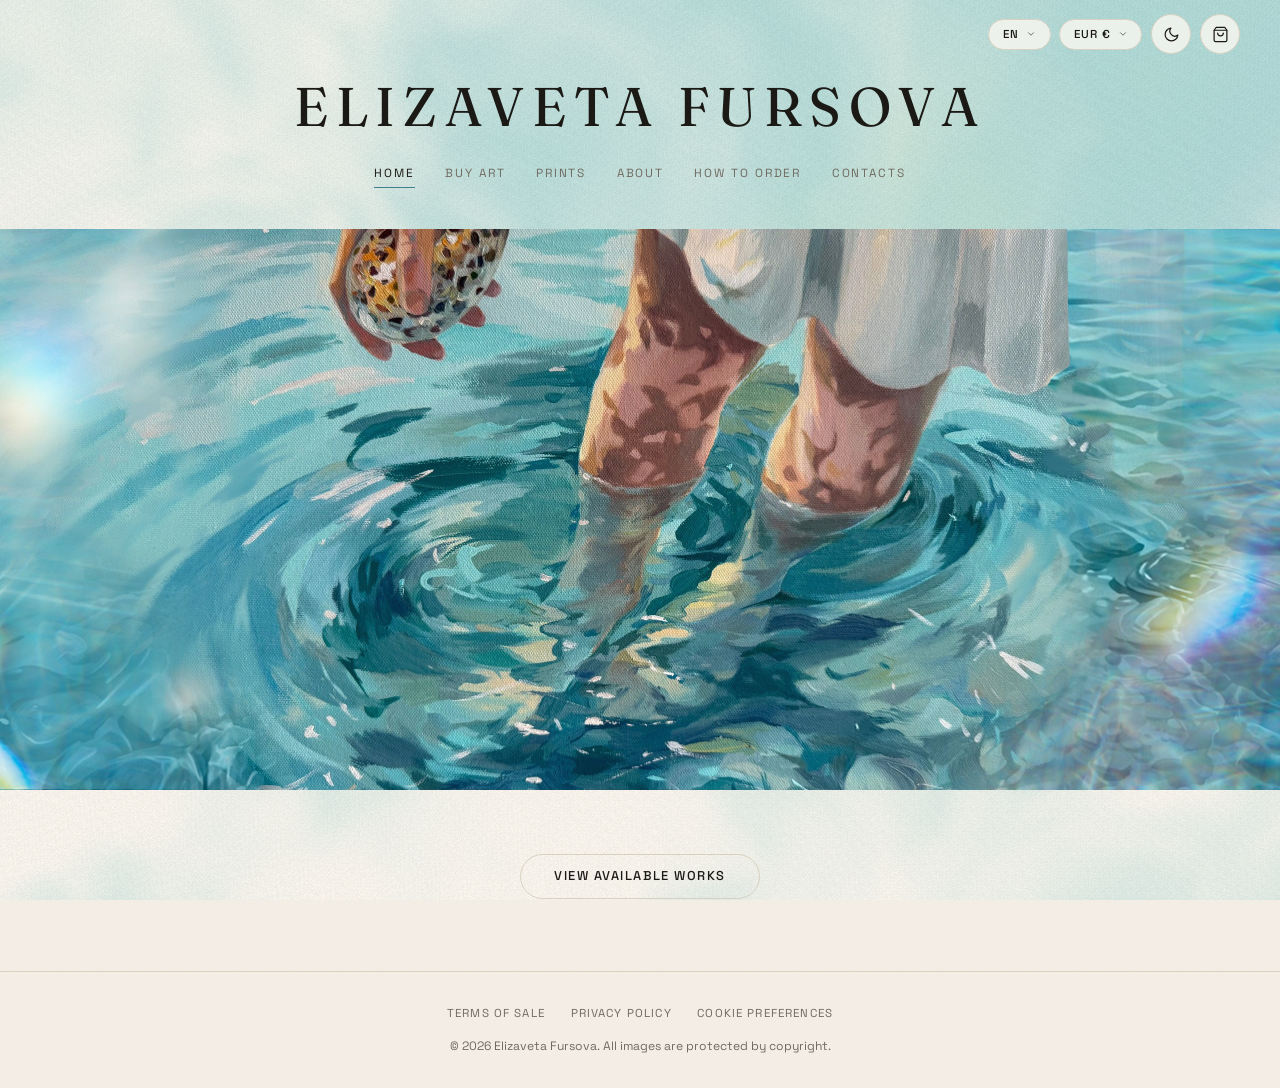
==== commit 2bae822a: "Add cookieless GoatCounter analytics with funnel events Co-Authored-By: Claude Fable 5 <noreply@anth" ====
--- a/index.html
+++ b/index.html
@@ -14,7 +14,8 @@
   <link rel="preconnect" href="https://fonts.gstatic.com" crossorigin>
   <link href="https://fonts.googleapis.com/css2?family=Fraunces:ital,opsz,wght@0,9..144,300..700;1,9..144,300..700&family=Space+Grotesk:wght@400;500;600&display=swap" rel="stylesheet">
   <link rel="stylesheet" href="css/style.css">
-  <link rel="icon" href="data:image/svg+xml,<svg xmlns=%22http://www.w3.org/2000/svg%22 viewBox=%220 0 100 100%22><text y=%22.9em%22 font-size=%2290%22>🖼</text></svg>">
+  <link rel="icon" type="image/png" href="images/favicon.png">
+  <link rel="apple-touch-icon" href="images/favicon-180.png">
 </head>
 <body>
 
@@ -60,6 +61,7 @@
 
   <footer class="footer">
     <div class="footer-links">
+      <a href="terms.html" data-i18n="footerNav.terms">Terms of sale</a>
       <a href="privacy-policy.html" data-i18n="footerNav.privacy">Privacy policy</a>
       <a href="privacy-policy.html#cookies" data-i18n="footerNav.cookies">Cookie preferences</a>
     </div>
@@ -80,10 +82,11 @@
         <div class="drawer-total"><span data-i18n="cart.total">Total:</span> <strong id="cartTotal"></strong></div>
         <input type="text" id="fName" data-i18n-ph="cart.name" placeholder="Your name" required>
         <input type="text" id="fContact" data-i18n-ph="cart.contact" placeholder="Telegram, phone or e-mail" required>
+        <input type="text" id="fCity" data-i18n-ph="cart.city" placeholder="Country and city — to plan the delivery">
         <textarea id="fComment" data-i18n-ph="cart.comment" placeholder="Order notes (optional)" rows="2"></textarea>
-        <button type="submit" class="btn btn-primary btn-wide" data-i18n="cart.sendTg">Send order via Telegram</button>
-        <button type="button" class="btn btn-ghost btn-wide" id="sendMail" data-i18n="cart.sendMail">Send by e-mail</button>
-        <p class="drawer-hint" data-i18n="cart.hint">The button copies your order text and opens the chat.</p>
+        <button type="submit" class="btn btn-primary btn-wide" data-i18n="cart.send">Send order</button>
+        <p class="order-alt-label" data-i18n="cart.orDirect">or write to me directly:</p>
+        <div class="order-alt" id="orderAlt"></div>
       </form>
     </aside>
   </div>
@@ -93,5 +96,7 @@
   <script src="js/products.js"></script>
   <script src="js/app.js"></script>
   <script src="js/shader.js"></script>
+  <!-- статистика посещений: GoatCounter, без cookies и персональных данных -->
+  <script data-goatcounter="https://fursova.goatcounter.com/count" async src="https://gc.zgo.at/count.js"></script>
 </body>
 </html>
--- a/css/style.css
+++ b/css/style.css
@@ -303,7 +303,10 @@
   align-items: center;
   justify-content: center;
   gap: 2rem;
-  padding: .8rem clamp(1rem, 3vw, 2rem);
+  /* симметричные поля резервируют место под служебные кнопки справа */
+  padding: .5rem calc(max(.9rem, (100vw - 1200px) / 2) + 290px);
+  /* высота подобрана так, чтобы кнопки (top .9rem, 40px) были по центру полосы */
+  min-height: calc(1.8rem + 40px);
   background: color-mix(in srgb, var(--bg) 88%, transparent);
   backdrop-filter: blur(14px);
   border-bottom: 1px solid var(--line);
@@ -311,19 +314,14 @@
   transition: transform .4s var(--ease);
 }
 .mini-head.show { transform: none; }
-.mini-name {
-  font-family: var(--serif);
-  font-size: 1.05rem;
-  font-weight: 500;
-  letter-spacing: .1em;
-  text-transform: uppercase;
-  text-decoration: none;
-  white-space: nowrap;
-}
-.mini-head .site-nav { margin-top: 0; flex-wrap: nowrap; }
-@media (max-width: 860px) {
-  .mini-name { display: none; }
+.mini-head .site-nav { margin-top: 0; flex-wrap: nowrap; gap: .4rem clamp(1rem, 1.6vw, 1.9rem); }
+.mini-head .site-nav a { white-space: nowrap; flex-shrink: 0; }
+@media (max-width: 1150px) {
+  .mini-head { justify-content: flex-start; padding-left: 1rem; }
   .mini-head .site-nav { flex-wrap: wrap; }
+}
+@media (max-width: 720px) {
+  .mini-head { display: none; }
 }
 
 /* ============================================================
@@ -365,6 +363,9 @@
   font-weight: 380;
   letter-spacing: -.02em;
   text-transform: uppercase;
+  /* длинные слова (напр. «КОНФИДЕНЦИАЛЬНОСТИ») не должны вылезать за экран */
+  overflow-wrap: break-word;
+  hyphens: auto;
 }
 .giant sup {
   font-family: var(--sans);
@@ -416,6 +417,14 @@
   transition: transform .9s var(--ease);
 }
 .card:hover .card-img img { transform: scale(1.07); }
+
+/* круглые работы: прозрачный фон, картинка целиком, тень по форме круга */
+.card-img.is-contain { background: transparent; }
+.card-img.is-contain img { object-fit: contain; padding: 4%; }
+.card:hover .card-img.is-contain {
+  box-shadow: none;
+  filter: drop-shadow(0 26px 30px rgba(20, 30, 33, .3));
+}
 
 .card-badge {
   position: absolute;
@@ -444,6 +453,10 @@
 }
 .card.is-sold .card-img img { filter: saturate(.75); }
 .card.is-sold:hover .card-img::after { opacity: .22; } /* при наведении дымка слегка тает */
+/* у круглых работ прямоугольная дымка выглядела бы рамкой — глушим саму картинку */
+.card.is-sold .card-img.is-contain::after { display: none; }
+.card.is-sold .card-img.is-contain img { filter: saturate(.7); opacity: .62; transition: opacity .4s var(--ease); }
+.card.is-sold:hover .card-img.is-contain img { opacity: .85; }
 
 .card-title {
   font-family: var(--serif);
@@ -639,9 +652,13 @@
 
 /* страница политики конфиденциальности */
 .policy { max-width: 46rem; }
-.policy .giant { margin-bottom: 2rem; }
+/* на юридических страницах заголовок скромнее: «КОНФИДЕНЦИАЛЬНОСТИ»
+   в максимальном кегле не помещается в колонку */
+.policy .giant { margin-bottom: 2rem; font-size: clamp(1.9rem, 4vw, 3rem); line-height: 1.12; }
 .policy h3 { font-size: 1.4rem; font-weight: 460; margin: 2.2rem 0 .8rem; }
 .policy p { color: var(--ink-soft); font-size: .95rem; margin-bottom: .9rem; }
+.policy a { color: var(--accent); text-underline-offset: 3px; }
+.terms-seller { font-size: 1.05rem !important; color: var(--ink) !important; font-weight: 500; }
 
 /* ============================================================
    МОДАЛЬНОЕ ОКНО РАБОТЫ
@@ -672,8 +689,91 @@
 }
 @keyframes modalIn { from { opacity: 0; transform: translateY(30px) scale(.98); } }
 
-.modal-img { background: var(--bg-soft); }
+.modal-img { position: relative; background: var(--bg-soft); }
 .modal-img img { width: 100%; height: 100%; object-fit: contain; }
+/* прозрачный PNG круглой работы — с воздухом по краям */
+.modal-img img.img-contain { padding: 8%; }
+
+/* листание ракурсов */
+.gal-arrow {
+  position: absolute;
+  top: 50%;
+  transform: translateY(-50%);
+  width: 42px;
+  height: 42px;
+  border: 1px solid var(--line);
+  border-radius: 50%;
+  background: color-mix(in srgb, var(--surface) 85%, transparent);
+  backdrop-filter: blur(6px);
+  color: var(--ink);
+  font-size: 1.5rem;
+  line-height: 1;
+  cursor: pointer;
+  display: grid;
+  place-items: center;
+  padding-bottom: 4px;
+  transition: border-color .25s, transform .25s;
+  z-index: 2;
+}
+.gal-arrow:hover { border-color: var(--accent); transform: translateY(-50%) scale(1.08); }
+.gal-prev { left: .8rem; }
+.gal-next { right: .8rem; }
+.gal-count {
+  position: absolute;
+  right: .9rem;
+  bottom: .8rem;
+  padding: .25rem .65rem;
+  border-radius: 2rem;
+  background: color-mix(in srgb, var(--surface) 85%, transparent);
+  backdrop-filter: blur(6px);
+  font-size: .72rem;
+  letter-spacing: .08em;
+  color: var(--ink-soft);
+  z-index: 2;
+}
+
+/* авторская подпись — разборчивый рукописный шрифт */
+.modal-quote {
+  font-family: "Caveat", cursive;
+  font-size: 1.28rem;
+  line-height: 1.35;
+  color: var(--ink);
+  margin-bottom: 1.4rem;
+  padding-left: .9rem;
+  border-left: 2px solid var(--accent);
+}
+
+/* доставка включена в стоимость — ненавязчивый акцент */
+.modal-price-box { display: flex; flex-direction: column; gap: .25rem; }
+.modal-shipping { font-size: .74rem; letter-spacing: .04em; color: var(--accent); }
+.modal-btns { display: flex; gap: .6rem; flex-wrap: wrap; }
+.modal-btns .btn { text-decoration: none; }
+
+/* запасные каналы связи под формой заказа */
+.order-alt-label {
+  margin-top: .9rem;
+  font-size: .74rem;
+  letter-spacing: .06em;
+  color: var(--ink-soft);
+  text-align: center;
+}
+.order-alt { display: flex; justify-content: center; gap: .55rem; margin-top: .5rem; }
+.soc-sm { width: 44px !important; height: 44px !important; }
+
+/* логотипы платёжных систем: светлая плашка, чтобы читались в обеих темах */
+.pay-logos {
+  display: flex;
+  flex-wrap: wrap;
+  align-items: center;
+  gap: 1.1rem 1.5rem;
+  margin-top: 1.6rem;
+  padding: .9rem 1.2rem;
+  background: #fff;
+  border: 1px solid var(--line);
+  border-radius: 14px;
+  width: fit-content;
+}
+.pay-logos img { height: 24px; width: auto; }
 .modal-info {
   padding: clamp(1.5rem, 4vw, 2.8rem);
   overflow-y: auto;
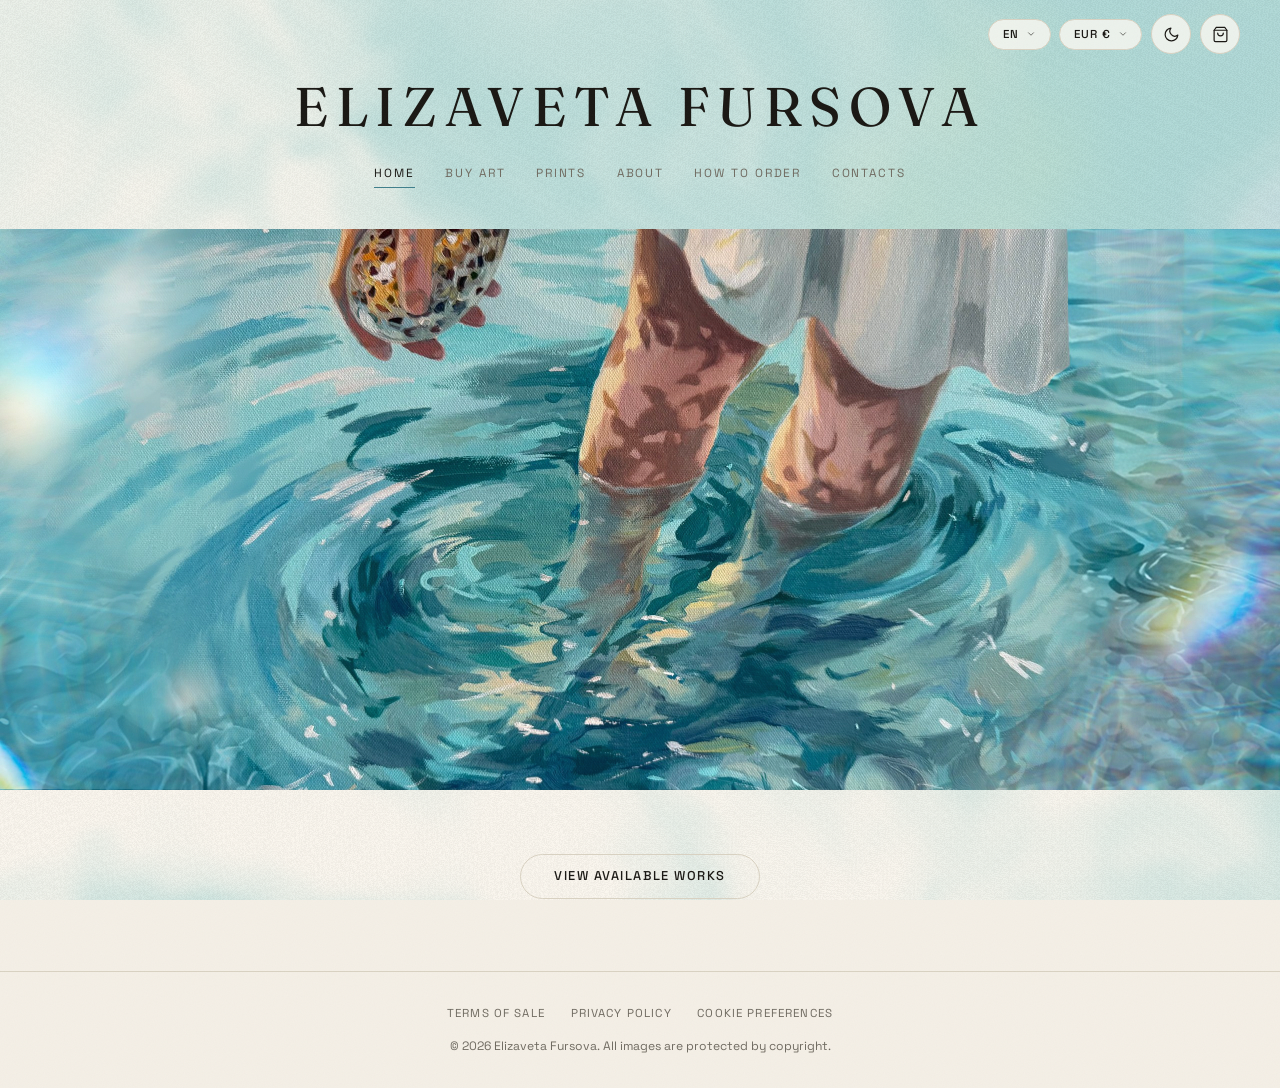
==== commit ae081d57: "Shipping is now calculated separately, not included in prices Co-Authored-By: Claude Fable 5 <norepl" ====
--- a/index.html
+++ b/index.html
@@ -80,6 +80,7 @@
 
       <form class="drawer-form" id="orderForm" hidden>
         <div class="drawer-total"><span data-i18n="cart.total">Total:</span> <strong id="cartTotal"></strong></div>
+        <p class="cart-ship-note" data-i18n="cart.shipNote">Shipping is not included — it is calculated separately for your country and confirmed before payment.</p>
         <input type="text" id="fName" data-i18n-ph="cart.name" placeholder="Your name" required>
         <input type="text" id="fContact" data-i18n-ph="cart.contact" placeholder="Telegram, phone or e-mail" required>
         <input type="text" id="fCity" data-i18n-ph="cart.city" placeholder="Country and city — to plan the delivery">
--- a/css/style.css
+++ b/css/style.css
@@ -910,6 +910,7 @@
 .drawer-form { margin-top: 1.4rem; display: flex; flex-direction: column; gap: .7rem; }
 .drawer-total { font-size: 1.05rem; margin-bottom: .4rem; }
 .drawer-total strong { font-family: var(--serif); font-size: 1.3rem; }
+.cart-ship-note { font-size: .76rem; opacity: .62; line-height: 1.45; margin: -.1rem 0 .5rem; }
 .drawer-form input, .drawer-form textarea {
   padding: .85rem 1.1rem;
   border: 1px solid var(--line);
